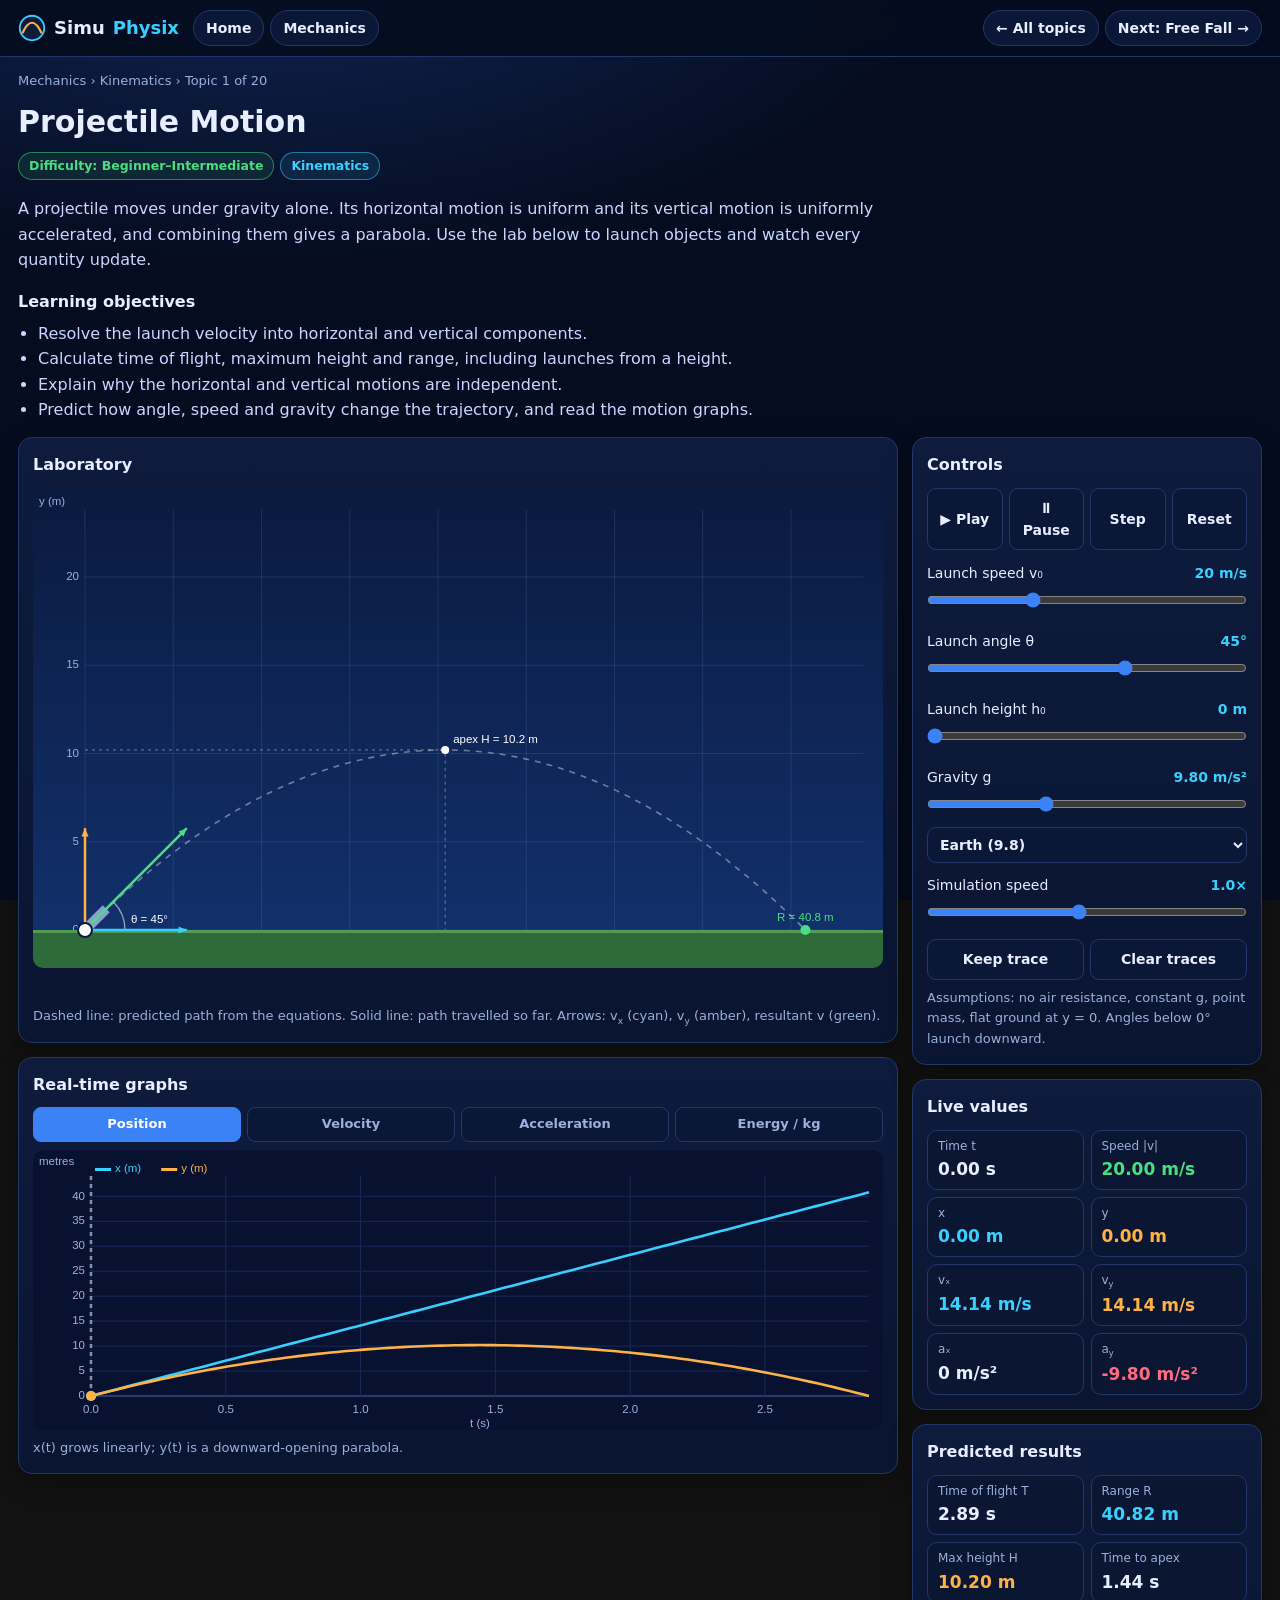
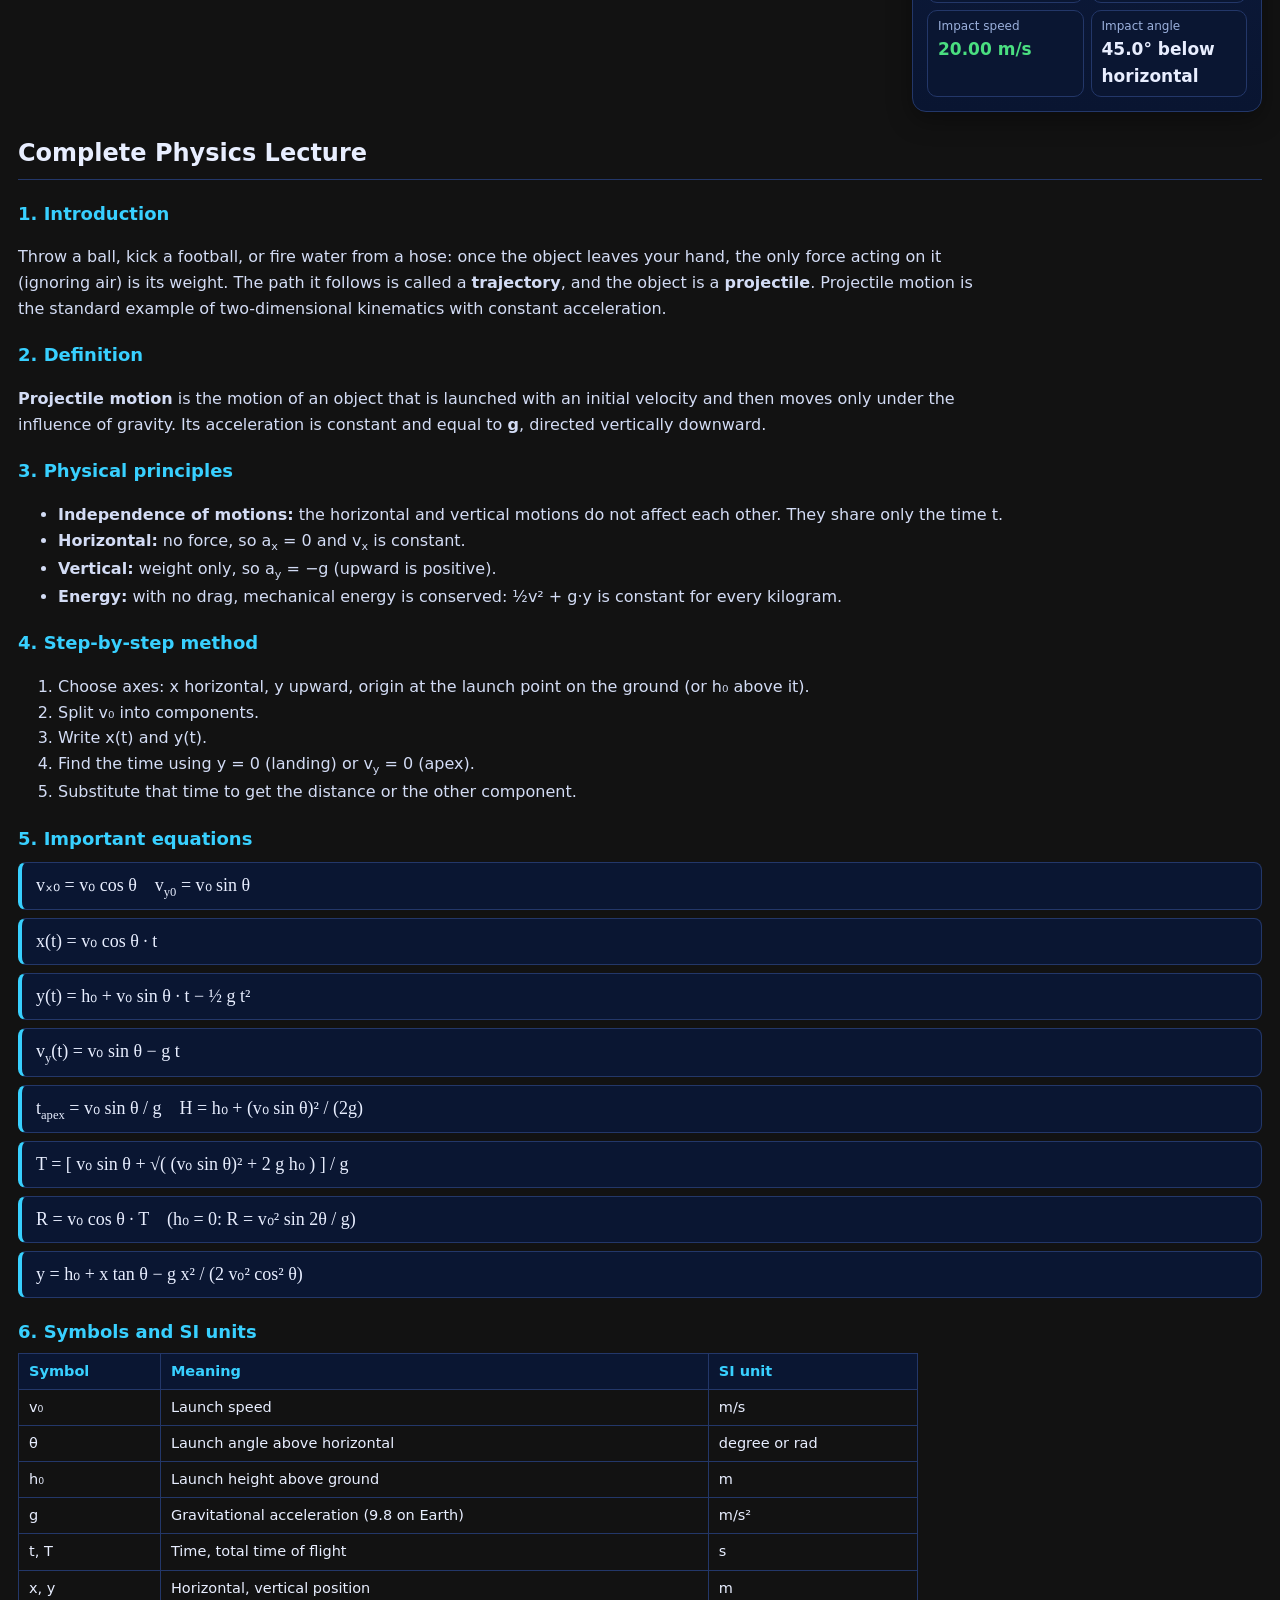
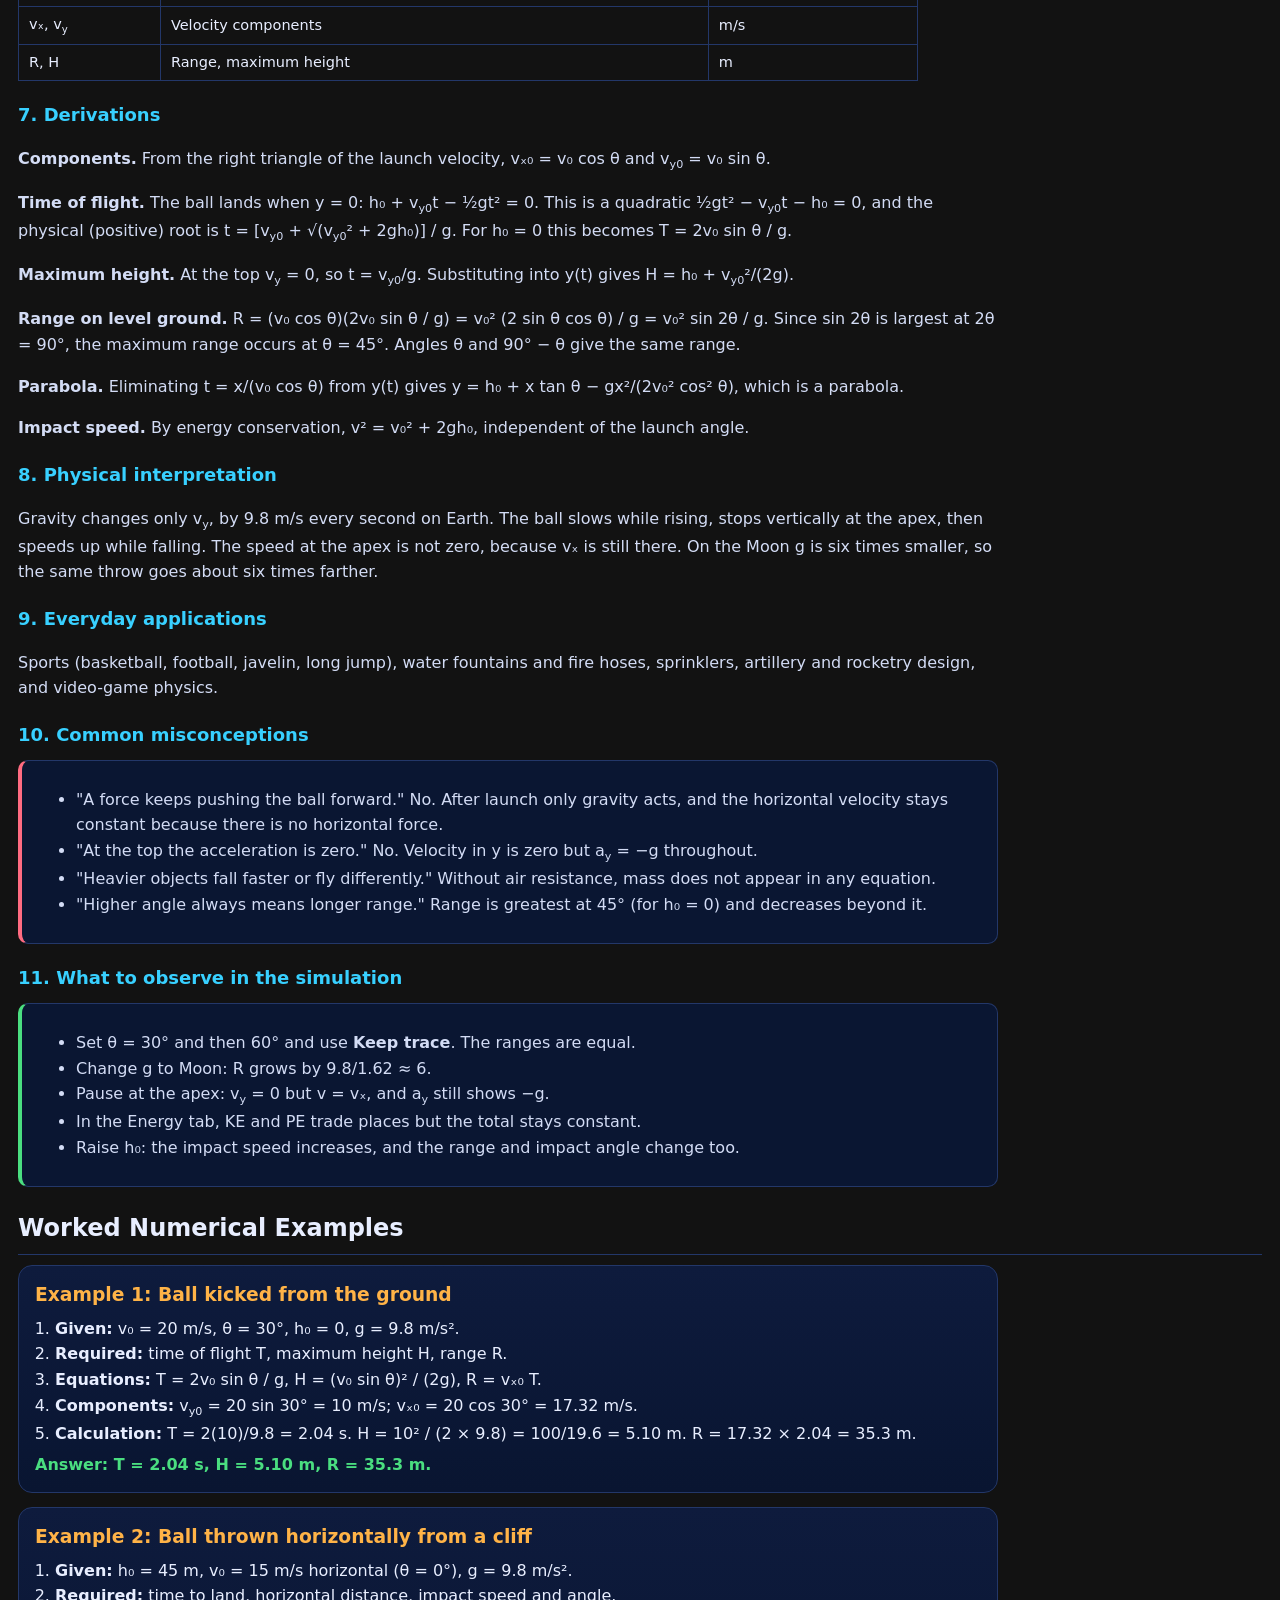
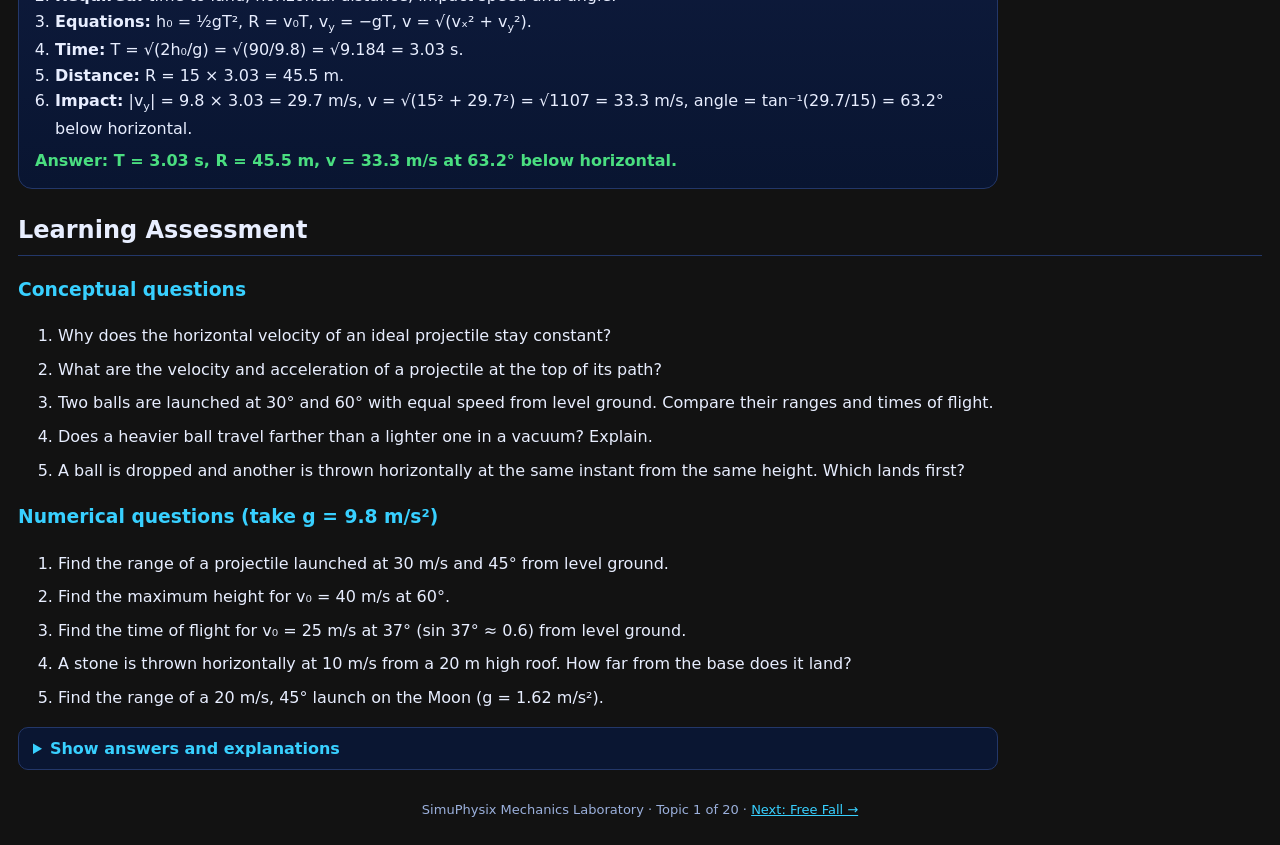
==== free-fall.html @ d805145a "Add files via upload" ====
<!DOCTYPE html>
<html lang="en">
<head>
<meta charset="UTF-8">
<meta name="viewport" content="width=device-width, initial-scale=1">
<title>Projectile Motion | SimuPhysix Mechanics Lab</title>
<style>
:root{--bg:#050c1f;--bg2:#091531;--card:#0e1b3d;--line:#233769;--ink:#e8eeff;--mute:#9bb0dc;--cy:#38d0ff;--am:#ffb347;--rd:#ff6b81;--gn:#4ade80;--ac:#3b82f6}
*{box-sizing:border-box}html{color-scheme:dark;scroll-behavior:smooth}
body{margin:0;background:radial-gradient(1200px 600px at 20% -10%,#12275a 0,var(--bg) 60%) fixed;color:var(--ink);font:16px/1.6 "Segoe UI",system-ui,Roboto,Arial,sans-serif;font-variant-numeric:tabular-nums}
a{color:var(--cy)}
.top{position:sticky;top:0;z-index:20;display:flex;flex-wrap:wrap;align-items:center;gap:8px 14px;padding:10px 18px;background:rgba(5,12,31,.93);backdrop-filter:blur(8px);border-bottom:1px solid var(--line)}
.logo{display:flex;align-items:center;gap:8px;font-weight:700;font-size:18px;color:var(--ink);text-decoration:none}.logo b{color:var(--cy)}.logo svg{width:28px;height:28px}
.top .l,.top .r{display:flex;gap:6px;flex-wrap:wrap}.top .r{margin-left:auto}
.pill{padding:6px 12px;border:1px solid var(--line);border-radius:999px;background:#0b1736;color:var(--ink);text-decoration:none;font-size:14px;font-weight:600}.pill:hover{border-color:var(--cy)}
.wrap{max-width:1280px;margin:auto;padding:14px 18px}
.hero h1{margin:6px 0 6px;font-size:30px}.crumb{color:var(--mute);font-size:13px}
.badge{display:inline-block;padding:3px 10px;border-radius:999px;font-size:12.5px;font-weight:700;margin-right:6px;border:1px solid}
.b1{color:var(--gn);border-color:rgba(74,222,128,.5);background:rgba(74,222,128,.1)}.b2{color:var(--cy);border-color:rgba(56,208,255,.5);background:rgba(56,208,255,.1)}
.hero p{max-width:900px;color:#c9d6ff}.obj{margin:6px 0 0;padding-left:20px;color:#c9d6ff}
.lab{display:grid;grid-template-columns:minmax(0,1fr) 350px;gap:14px;margin-top:14px}
.left,.right{display:flex;flex-direction:column;gap:14px;min-width:0}
@media(max-width:980px){.lab{grid-template-columns:1fr}.left,.right{display:contents}#cScene{order:1}#cCtl{order:2}#cLive{order:3}#cGraph{order:4}#cPred{order:5}}
.card{background:linear-gradient(180deg,var(--card),var(--bg2));border:1px solid var(--line);border-radius:14px;padding:14px;box-shadow:0 8px 24px rgba(0,0,0,.35)}
.card h2{margin:0 0 10px;font-size:16px}
canvas{display:block;width:100%;border-radius:10px;background:#081230}
.note{margin:8px 0 0;font-size:13px;color:var(--mute)}
.msg{min-height:22px;margin-top:8px;font-weight:700;color:var(--gn);font-size:14px}
.ctl{margin-bottom:11px}.ctl .row{display:flex;justify-content:space-between;font-size:14px;margin-bottom:3px}.ctl output{font-weight:700;color:var(--cy)}
input[type=range]{width:100%;accent-color:var(--ac);height:24px;margin:0}
select,.btn{font:inherit;font-size:14px;font-weight:600;padding:8px 8px;border-radius:9px;border:1px solid var(--line);background:#0b1736;color:var(--ink);cursor:pointer}
select{width:100%;margin-top:4px}
.btns{display:grid;grid-template-columns:repeat(4,1fr);gap:6px;margin:4px 0 12px}.btns.two{grid-template-columns:1fr 1fr;margin:8px 0 0}
.btn:hover{border-color:var(--cy)}.btn.on{background:var(--ac);border-color:var(--ac);color:#fff}
.btn:focus-visible,input:focus-visible,select:focus-visible,summary:focus-visible{outline:2px solid var(--cy);outline-offset:2px}
.tiles{display:grid;grid-template-columns:1fr 1fr;gap:7px}
.tile{background:#0a1632;border:1px solid var(--line);border-radius:10px;padding:6px 10px}.tile small{display:block;color:var(--mute);font-size:12px}.tile b{font-size:17px}
.c1{color:var(--cy)}.c2{color:var(--am)}.c3{color:var(--gn)}.c4{color:var(--rd)}
.tabs{display:flex;gap:6px;flex-wrap:wrap;margin-bottom:8px}
.tab{flex:1;font:inherit;font-size:13px;font-weight:600;padding:6px 4px;border-radius:8px;border:1px solid var(--line);background:#0b1736;color:var(--mute);cursor:pointer;min-width:70px}.tab.on{background:var(--ac);border-color:var(--ac);color:#fff}
section.sec{margin-top:22px}
section.sec>h2{font-size:24px;margin:0 0 10px;padding-bottom:6px;border-bottom:1px solid var(--line)}
.lec h3{margin:20px 0 6px;font-size:18px;color:var(--cy)}.lec p,.lec li{color:#d3dcf5;max-width:980px}
.eq{background:#0a1632;border:1px solid var(--line);border-left:4px solid var(--cy);border-radius:8px;padding:8px 14px;margin:8px 0;font-family:"Cambria Math","Times New Roman",serif;font-size:18px;overflow-x:auto;white-space:nowrap}
.tw{overflow-x:auto}table.sym{border-collapse:collapse;width:100%;max-width:900px;font-size:14.5px}table.sym th,table.sym td{border:1px solid var(--line);padding:6px 10px;text-align:left}table.sym th{background:#0a1632;color:var(--cy)}
.box{background:#0a1632;border:1px solid var(--line);border-radius:10px;padding:10px 14px;margin:10px 0;max-width:980px}.box.warn{border-left:4px solid var(--rd)}.box.ok{border-left:4px solid var(--gn)}
.ex{background:linear-gradient(180deg,var(--card),var(--bg2));border:1px solid var(--line);border-radius:14px;padding:14px 16px;margin-bottom:14px;max-width:980px}
.ex h3{margin:0 0 6px;color:var(--am)}.ex ol{margin:6px 0;padding-left:20px}.ans{color:var(--gn);font-weight:700}
.qs{max-width:980px}.qs li{margin-bottom:8px}
details{background:#0a1632;border:1px solid var(--line);border-radius:10px;padding:8px 14px;margin-top:12px;max-width:980px}summary{cursor:pointer;font-weight:700;color:var(--cy)}
footer{margin:30px 0 10px;text-align:center;color:var(--mute);font-size:13px}
sub,sup{font-size:.7em}
</style>
</head>
<body>
<nav class="top">
  <a class="logo" href="index.html"><svg viewBox="0 0 32 32" aria-hidden="true"><circle cx="16" cy="16" r="14" fill="#0e1b3d" stroke="#38d0ff" stroke-width="2"/><path d="M5 22 Q16 -2 27 22" fill="none" stroke="#ffb347" stroke-width="2.4"/></svg>Simu<b>Physix</b></a>
  <div class="l"><a class="pill" href="index.html">Home</a><a class="pill" href="mechanics.html">Mechanics</a></div>
  <div class="r"><a class="pill" href="mechanics.html">← All topics</a><a class="pill" href="free-fall.html">Next: Free Fall →</a></div>
</nav>

<div class="wrap">
<header class="hero">
  <div class="crumb">Mechanics › Kinematics › Topic 1 of 20</div>
  <h1>Projectile Motion</h1>
  <span class="badge b1">Difficulty: Beginner–Intermediate</span><span class="badge b2">Kinematics</span>
  <p>A projectile moves under gravity alone. Its horizontal motion is uniform and its vertical motion is uniformly accelerated, and combining them gives a parabola. Use the lab below to launch objects and watch every quantity update.</p>
  <b>Learning objectives</b>
  <ul class="obj">
    <li>Resolve the launch velocity into horizontal and vertical components.</li>
    <li>Calculate time of flight, maximum height and range, including launches from a height.</li>
    <li>Explain why the horizontal and vertical motions are independent.</li>
    <li>Predict how angle, speed and gravity change the trajectory, and read the motion graphs.</li>
  </ul>
</header>

<div class="lab">
  <div class="left">
    <section class="card" id="cScene"><h2>Laboratory</h2>
      <canvas id="scene" aria-label="Projectile trajectory with velocity vectors"></canvas>
      <div class="msg" id="msg"></div>
      <p class="note">Dashed line: predicted path from the equations. Solid line: path travelled so far. Arrows: v<sub>x</sub> (cyan), v<sub>y</sub> (amber), resultant v (green).</p></section>
    <section class="card" id="cGraph"><h2>Real-time graphs</h2>
      <div class="tabs" id="gtabs"><button class="tab on" data-g="pos">Position</button><button class="tab" data-g="vel">Velocity</button><button class="tab" data-g="acc">Acceleration</button><button class="tab" data-g="en">Energy / kg</button></div>
      <canvas id="graph" aria-label="Motion graph"></canvas>
      <p class="note" id="gnote"></p></section>
  </div>
  <div class="right">
    <section class="card" id="cCtl"><h2>Controls</h2>
      <div class="btns"><button class="btn" id="play">▶ Play</button><button class="btn" id="pause">⏸ Pause</button><button class="btn" id="step">Step</button><button class="btn" id="reset">Reset</button></div>
      <div class="ctl"><div class="row"><label for="v">Launch speed v₀</label><output id="vO"></output></div><input id="v" type="range" min="1" max="60" step="0.5" value="20"></div>
      <div class="ctl"><div class="row"><label for="a">Launch angle θ</label><output id="aO"></output></div><input id="a" type="range" min="-30" max="90" step="1" value="45"></div>
      <div class="ctl"><div class="row"><label for="h">Launch height h₀</label><output id="hO"></output></div><input id="h" type="range" min="0" max="100" step="0.5" value="0"></div>
      <div class="ctl"><div class="row"><label for="g">Gravity g</label><output id="gO"></output></div><input id="g" type="range" min="1" max="25" step="0.01" value="9.8">
        <select id="pl" aria-label="Planet"><option value="9.8">Earth (9.8)</option><option value="1.62">Moon (1.62)</option><option value="3.71">Mars (3.71)</option><option value="8.87">Venus (8.87)</option><option value="24.79">Jupiter (24.79)</option><option value="c">Custom</option></select></div>
      <div class="ctl" style="margin-bottom:0"><div class="row"><label for="sp">Simulation speed</label><output id="spO"></output></div><input id="sp" type="range" min="0.1" max="2" step="0.1" value="1"></div>
      <div class="btns two"><button class="btn" id="keep">Keep trace</button><button class="btn" id="clear">Clear traces</button></div>
      <p class="note">Assumptions: no air resistance, constant g, point mass, flat ground at y = 0. Angles below 0° launch downward.</p></section>
    <section class="card" id="cLive"><h2>Live values</h2>
      <div class="tiles">
        <div class="tile"><small>Time t</small><b id="rT"></b></div><div class="tile"><small>Speed |v|</small><b class="c3" id="rV"></b></div>
        <div class="tile"><small>x</small><b class="c1" id="rX"></b></div><div class="tile"><small>y</small><b class="c2" id="rY"></b></div>
        <div class="tile"><small>vₓ</small><b class="c1" id="rVX"></b></div><div class="tile"><small>v<sub>y</sub></small><b class="c2" id="rVY"></b></div>
        <div class="tile"><small>aₓ</small><b id="rAX"></b></div><div class="tile"><small>a<sub>y</sub></small><b class="c4" id="rAY"></b></div>
      </div></section>
    <section class="card" id="cPred"><h2>Predicted results</h2>
      <div class="tiles">
        <div class="tile"><small>Time of flight T</small><b id="pT"></b></div><div class="tile"><small>Range R</small><b class="c1" id="pR"></b></div>
        <div class="tile"><small>Max height H</small><b class="c2" id="pH"></b></div><div class="tile"><small>Time to apex</small><b id="pA"></b></div>
        <div class="tile"><small>Impact speed</small><b class="c3" id="pV"></b></div><div class="tile"><small>Impact angle</small><b id="pG"></b></div>
      </div></section>
  </div>
</div>

<section class="sec lec"><h2>Complete Physics Lecture</h2>
<h3>1. Introduction</h3>
<p>Throw a ball, kick a football, or fire water from a hose: once the object leaves your hand, the only force acting on it (ignoring air) is its weight. The path it follows is called a <b>trajectory</b>, and the object is a <b>projectile</b>. Projectile motion is the standard example of two-dimensional kinematics with constant acceleration.</p>
<h3>2. Definition</h3>
<p><b>Projectile motion</b> is the motion of an object that is launched with an initial velocity and then moves only under the influence of gravity. Its acceleration is constant and equal to <b>g</b>, directed vertically downward.</p>
<h3>3. Physical principles</h3>
<ul>
<li><b>Independence of motions:</b> the horizontal and vertical motions do not affect each other. They share only the time t.</li>
<li><b>Horizontal:</b> no force, so a<sub>x</sub> = 0 and v<sub>x</sub> is constant.</li>
<li><b>Vertical:</b> weight only, so a<sub>y</sub> = −g (upward is positive).</li>
<li><b>Energy:</b> with no drag, mechanical energy is conserved: ½v² + g·y is constant for every kilogram.</li>
</ul>
<h3>4. Step-by-step method</h3>
<ol><li>Choose axes: x horizontal, y upward, origin at the launch point on the ground (or h₀ above it).</li><li>Split v₀ into components.</li><li>Write x(t) and y(t).</li><li>Find the time using y = 0 (landing) or v<sub>y</sub> = 0 (apex).</li><li>Substitute that time to get the distance or the other component.</li></ol>
<h3>5. Important equations</h3>
<div class="eq">vₓ₀ = v₀ cos θ  &nbsp;&nbsp; v<sub>y0</sub> = v₀ sin θ</div>
<div class="eq">x(t) = v₀ cos θ · t</div>
<div class="eq">y(t) = h₀ + v₀ sin θ · t − ½ g t²</div>
<div class="eq">v<sub>y</sub>(t) = v₀ sin θ − g t</div>
<div class="eq">t<sub>apex</sub> = v₀ sin θ / g &nbsp;&nbsp; H = h₀ + (v₀ sin θ)² / (2g)</div>
<div class="eq">T = [ v₀ sin θ + √( (v₀ sin θ)² + 2 g h₀ ) ] / g</div>
<div class="eq">R = v₀ cos θ · T &nbsp;&nbsp; (h₀ = 0:  R = v₀² sin 2θ / g)</div>
<div class="eq">y = h₀ + x tan θ − g x² / (2 v₀² cos² θ)</div>
<h3>6. Symbols and SI units</h3>
<div class="tw"><table class="sym"><tr><th>Symbol</th><th>Meaning</th><th>SI unit</th></tr>
<tr><td>v₀</td><td>Launch speed</td><td>m/s</td></tr><tr><td>θ</td><td>Launch angle above horizontal</td><td>degree or rad</td></tr>
<tr><td>h₀</td><td>Launch height above ground</td><td>m</td></tr><tr><td>g</td><td>Gravitational acceleration (9.8 on Earth)</td><td>m/s²</td></tr>
<tr><td>t, T</td><td>Time, total time of flight</td><td>s</td></tr><tr><td>x, y</td><td>Horizontal, vertical position</td><td>m</td></tr>
<tr><td>vₓ, v<sub>y</sub></td><td>Velocity components</td><td>m/s</td></tr><tr><td>R, H</td><td>Range, maximum height</td><td>m</td></tr></table></div>
<h3>7. Derivations</h3>
<p><b>Components.</b> From the right triangle of the launch velocity, vₓ₀ = v₀ cos θ and v<sub>y0</sub> = v₀ sin θ.</p>
<p><b>Time of flight.</b> The ball lands when y = 0: h₀ + v<sub>y0</sub>t − ½gt² = 0. This is a quadratic ½gt² − v<sub>y0</sub>t − h₀ = 0, and the physical (positive) root is t = [v<sub>y0</sub> + √(v<sub>y0</sub>² + 2gh₀)] / g. For h₀ = 0 this becomes T = 2v₀ sin θ / g.</p>
<p><b>Maximum height.</b> At the top v<sub>y</sub> = 0, so t = v<sub>y0</sub>/g. Substituting into y(t) gives H = h₀ + v<sub>y0</sub>²/(2g).</p>
<p><b>Range on level ground.</b> R = (v₀ cos θ)(2v₀ sin θ / g) = v₀² (2 sin θ cos θ) / g = v₀² sin 2θ / g. Since sin 2θ is largest at 2θ = 90°, the maximum range occurs at θ = 45°. Angles θ and 90° − θ give the same range.</p>
<p><b>Parabola.</b> Eliminating t = x/(v₀ cos θ) from y(t) gives y = h₀ + x tan θ − gx²/(2v₀² cos² θ), which is a parabola.</p>
<p><b>Impact speed.</b> By energy conservation, v² = v₀² + 2gh₀, independent of the launch angle.</p>
<h3>8. Physical interpretation</h3>
<p>Gravity changes only v<sub>y</sub>, by 9.8 m/s every second on Earth. The ball slows while rising, stops vertically at the apex, then speeds up while falling. The speed at the apex is not zero, because vₓ is still there. On the Moon g is six times smaller, so the same throw goes about six times farther.</p>
<h3>9. Everyday applications</h3>
<p>Sports (basketball, football, javelin, long jump), water fountains and fire hoses, sprinklers, artillery and rocketry design, and video-game physics.</p>
<h3>10. Common misconceptions</h3>
<div class="box warn"><ul>
<li>"A force keeps pushing the ball forward." No. After launch only gravity acts, and the horizontal velocity stays constant because there is no horizontal force.</li>
<li>"At the top the acceleration is zero." No. Velocity in y is zero but a<sub>y</sub> = −g throughout.</li>
<li>"Heavier objects fall faster or fly differently." Without air resistance, mass does not appear in any equation.</li>
<li>"Higher angle always means longer range." Range is greatest at 45° (for h₀ = 0) and decreases beyond it.</li></ul></div>
<h3>11. What to observe in the simulation</h3>
<div class="box ok"><ul>
<li>Set θ = 30° and then 60° and use <b>Keep trace</b>. The ranges are equal.</li>
<li>Change g to Moon: R grows by 9.8/1.62 ≈ 6.</li>
<li>Pause at the apex: v<sub>y</sub> = 0 but v = vₓ, and a<sub>y</sub> still shows −g.</li>
<li>In the Energy tab, KE and PE trade places but the total stays constant.</li>
<li>Raise h₀: the impact speed increases, and the range and impact angle change too.</li></ul></div>
</section>

<section class="sec"><h2>Worked Numerical Examples</h2>
<div class="ex"><h3>Example 1: Ball kicked from the ground</h3>
<ol><li><b>Given:</b> v₀ = 20 m/s, θ = 30°, h₀ = 0, g = 9.8 m/s².</li>
<li><b>Required:</b> time of flight T, maximum height H, range R.</li>
<li><b>Equations:</b> T = 2v₀ sin θ / g, H = (v₀ sin θ)² / (2g), R = vₓ₀ T.</li>
<li><b>Components:</b> v<sub>y0</sub> = 20 sin 30° = 10 m/s; vₓ₀ = 20 cos 30° = 17.32 m/s.</li>
<li><b>Calculation:</b> T = 2(10)/9.8 = 2.04 s. H = 10² / (2 × 9.8) = 100/19.6 = 5.10 m. R = 17.32 × 2.04 = 35.3 m.</li></ol>
<div class="ans">Answer: T = 2.04 s, H = 5.10 m, R = 35.3 m.</div></div>
<div class="ex"><h3>Example 2: Ball thrown horizontally from a cliff</h3>
<ol><li><b>Given:</b> h₀ = 45 m, v₀ = 15 m/s horizontal (θ = 0°), g = 9.8 m/s².</li>
<li><b>Required:</b> time to land, horizontal distance, impact speed and angle.</li>
<li><b>Equations:</b> h₀ = ½gT², R = v₀T, v<sub>y</sub> = −gT, v = √(vₓ² + v<sub>y</sub>²).</li>
<li><b>Time:</b> T = √(2h₀/g) = √(90/9.8) = √9.184 = 3.03 s.</li>
<li><b>Distance:</b> R = 15 × 3.03 = 45.5 m.</li>
<li><b>Impact:</b> |v<sub>y</sub>| = 9.8 × 3.03 = 29.7 m/s, v = √(15² + 29.7²) = √1107 = 33.3 m/s, angle = tan⁻¹(29.7/15) = 63.2° below horizontal.</li></ol>
<div class="ans">Answer: T = 3.03 s, R = 45.5 m, v = 33.3 m/s at 63.2° below horizontal.</div></div>
</section>

<section class="sec"><h2>Learning Assessment</h2>
<h3 style="color:var(--cy)">Conceptual questions</h3>
<ol class="qs"><li>Why does the horizontal velocity of an ideal projectile stay constant?</li>
<li>What are the velocity and acceleration of a projectile at the top of its path?</li>
<li>Two balls are launched at 30° and 60° with equal speed from level ground. Compare their ranges and times of flight.</li>
<li>Does a heavier ball travel farther than a lighter one in a vacuum? Explain.</li>
<li>A ball is dropped and another is thrown horizontally at the same instant from the same height. Which lands first?</li></ol>
<h3 style="color:var(--cy)">Numerical questions (take g = 9.8 m/s²)</h3>
<ol class="qs"><li>Find the range of a projectile launched at 30 m/s and 45° from level ground.</li>
<li>Find the maximum height for v₀ = 40 m/s at 60°.</li>
<li>Find the time of flight for v₀ = 25 m/s at 37° (sin 37° ≈ 0.6) from level ground.</li>
<li>A stone is thrown horizontally at 10 m/s from a 20 m high roof. How far from the base does it land?</li>
<li>Find the range of a 20 m/s, 45° launch on the Moon (g = 1.62 m/s²).</li></ol>
<details><summary>Show answers and explanations</summary>
<p><b>Conceptual</b></p><ol>
<li>No horizontal force acts (air resistance ignored), so a<sub>x</sub> = 0 and v<sub>x</sub> does not change.</li>
<li>Velocity is purely horizontal (v = vₓ, with v<sub>y</sub> = 0). Acceleration is still g = 9.8 m/s² downward.</li>
<li>Ranges are equal because sin 60° = sin 120°, i.e. the angles are complementary. The 60° ball stays up longer (T ∝ sin θ), so it has the longer time of flight and reaches a greater height.</li>
<li>No. Mass cancels out of every projectile equation, so the paths are identical without air resistance.</li>
<li>They land at the same time. Both have v<sub>y0</sub> = 0 and the same vertical motion; the horizontal velocity does not affect it.</li></ol>
<p><b>Numerical</b></p><ol>
<li>R = v₀² sin 2θ / g = 900 × 1 / 9.8 = <b>91.8 m</b>.</li>
<li>v<sub>y0</sub> = 40 sin 60° = 34.64 m/s; H = 34.64² / 19.6 = 1200 / 19.6 = <b>61.2 m</b>.</li>
<li>v<sub>y0</sub> = 25 × 0.6 = 15 m/s; T = 2(15)/9.8 = <b>3.06 s</b>.</li>
<li>t = √(2 × 20 / 9.8) = 2.02 s; x = 10 × 2.02 = <b>20.2 m</b>.</li>
<li>R = 400 × 1 / 1.62 = <b>247 m</b> (about 6 times the 40.8 m on Earth).</li></ol></details>
</section>
<footer>SimuPhysix Mechanics Laboratory · Topic 1 of 20 · <a href="free-fall.html">Next: Free Fall →</a></footer>
</div>

<script>
(()=>{
const $=id=>document.getElementById(id),TAU=Math.PI*2,clamp=(v,a,b)=>Math.max(a,Math.min(b,v));
const f=(x,d=2)=>{const s=x.toFixed(d);return /^-0(\.0+)?$/.test(s)?s.slice(1):s};
const CY='#38d0ff',AM='#ffb347',RD='#ff6b81',GN='#4ade80',MU='#9bb0dc';
const DEF={v:20,a:45,h:0,g:9.8},st={...DEF};
let t=0,playing=false,sp=1,ghosts=[],gtab='pos';
const sc=$('scene'),gs=sc.getContext('2d'),gc=$('graph'),gg=gc.getContext('2d'),D={s:{w:600,h:380},g:{w:600,h:240}};
function fit(){[[sc,'s',w=>clamp(w*.6,300,480)],[gc,'g',w=>clamp(w*.4,210,280)]].forEach(([c,k,fh])=>{const w=c.clientWidth,h=Math.round(fh(w)),d=devicePixelRatio||1;c.style.height=h+'px';c.width=Math.round(w*d);c.height=Math.round(h*d);c.getContext('2d').setTransform(d,0,0,d,0,0);D[k]={w,h};});}
function P(p=st){const th=p.a*Math.PI/180,vx=p.v*Math.cos(th),vy=p.v*Math.sin(th),disc=vy*vy+2*p.g*p.h,T=Math.max(0,(vy+Math.sqrt(disc))/p.g),ta=vy>0?vy/p.g:0;
  return{g:p.g,h:p.h,vx,vy,disc,T,R:vx*T,ta,xa:vx*ta,H:p.h+(vy>0?vy*vy/(2*p.g):0),vimp:Math.sqrt(disc+vx*vx),ang:Math.atan2(Math.sqrt(disc),vx)*180/Math.PI};}
const at=(p,tt)=>({x:p.vx*tt,y:Math.max(0,p.h+p.vy*tt-.5*p.g*tt*tt),vy:p.vy-p.g*tt});
function nice(r){const raw=r/6,m=10**Math.floor(Math.log10(raw)),n=raw/m;return(n<1.5?1:n<3.5?2:n<7.5?5:10)*m;}
function view(p){const w=D.s.w,h=D.s.h,ML=52,MR=20,MT=22,MB=38,xm=Math.max(p.R,p.xa,8)*1.08,ym=Math.max(p.H,p.h,3)*1.2,s=Math.min((w-ML-MR)/xm,(h-MT-MB)/ym);return{w,h,ML,MB,MT,MR,s,X:x=>ML+x*s,Y:y=>h-MB-y*s};}
function arrow(g,x,y,dx,dy,col){const l=Math.hypot(dx,dy);if(l<4)return;g.strokeStyle=col;g.fillStyle=col;g.lineWidth=2.5;g.beginPath();g.moveTo(x,y);g.lineTo(x+dx,y+dy);g.stroke();const a=Math.atan2(dy,dx),X=x+dx,Y=y+dy;g.beginPath();g.moveTo(X,Y);g.lineTo(X-9*Math.cos(a-.4),Y-9*Math.sin(a-.4));g.lineTo(X-9*Math.cos(a+.4),Y-9*Math.sin(a+.4));g.fill();}
function path(g,p,vw,t1){g.beginPath();const n=100;for(let i=0;i<=n;i++){const q=at(p,t1*i/n);i?g.lineTo(vw.X(q.x),vw.Y(q.y)):g.moveTo(vw.X(q.x),vw.Y(q.y));}g.stroke();}
function drawScene(){
  const p=P(),vw=view(p),g=gs,{w,h,ML,MB,MT,MR,s,X,Y}=vw;g.clearRect(0,0,w,h);
  const gr=g.createLinearGradient(0,0,0,h-MB);gr.addColorStop(0,'#0a1a3f');gr.addColorStop(1,'#12306b');g.fillStyle=gr;g.fillRect(0,0,w,h);
  g.font='11.5px Segoe UI,Arial';g.lineWidth=1;g.textBaseline='middle';
  const sx=nice((w-ML-MR)/s),sy=nice((h-MT-MB)/s);
  g.textAlign='center';for(let x=0;X(x)<w-MR+1;x+=sx){g.strokeStyle='rgba(120,150,210,.18)';g.beginPath();g.moveTo(X(x),MT);g.lineTo(X(x),h-MB);g.stroke();g.fillStyle=MU;g.fillText(f(x,x<10&&sx<1?1:0),X(x),h-MB+22);}
  g.textAlign='right';for(let y=0;Y(y)>MT-1;y+=sy){g.strokeStyle='rgba(120,150,210,.18)';g.beginPath();g.moveTo(ML,Y(y));g.lineTo(w-MR,Y(y));g.stroke();g.fillStyle=MU;g.fillText(f(y,y<10&&sy<1?1:0),ML-6,Y(y));}
  g.fillStyle=MU;g.textAlign='right';g.fillText('x (m)',w-MR,h-8);g.textAlign='left';g.fillText('y (m)',6,MT-8);
  g.fillStyle='#2f6a3a';g.fillRect(0,h-MB,w,MB);g.fillStyle='#4f9a55';g.fillRect(0,h-MB,w,3);
  if(p.h>0){g.fillStyle='#6b7a99';g.fillRect(X(0)-16,Y(p.h),16,p.h*s);}
  ghosts.forEach((q,i)=>{g.strokeStyle='rgba(200,215,255,'+(.25+i*.1)+')';g.lineWidth=1.8;path(g,q,vw,q.T);});
  if(p.T>0){g.setLineDash([6,6]);g.strokeStyle='rgba(255,255,255,.4)';g.lineWidth=1.6;path(g,p,vw,p.T);g.setLineDash([]);
    g.strokeStyle=AM;g.lineWidth=3;path(g,p,vw,t);
    if(p.vy>0){g.setLineDash([3,4]);g.strokeStyle='rgba(255,255,255,.4)';g.lineWidth=1;g.beginPath();g.moveTo(ML,Y(p.H));g.lineTo(X(p.xa),Y(p.H));g.lineTo(X(p.xa),h-MB);g.stroke();g.setLineDash([]);
      g.fillStyle='#fff';g.beginPath();g.arc(X(p.xa),Y(p.H),4,0,TAU);g.fill();g.textAlign='left';g.fillText('apex H = '+f(p.H,1)+' m',X(p.xa)+8,Y(p.H)-10);}
    g.fillStyle=GN;g.beginPath();g.arc(X(p.R),Y(0),5,0,TAU);g.fill();g.textAlign='center';g.fillText('R = '+f(p.R,1)+' m',clamp(X(p.R),ML+40,w-MR-40),Y(0)-12);}
  const th=-st.a*Math.PI/180;g.save();g.translate(X(0),Y(p.h));g.rotate(th);g.fillStyle='#8aa0cf';g.fillRect(0,-5,30,10);g.restore();
  g.strokeStyle='rgba(255,255,255,.55)';g.lineWidth=1.3;g.beginPath();g.arc(X(0),Y(p.h),40,0,th,th<0);g.stroke();g.fillStyle='#fff';g.textAlign='left';g.fillText('θ = '+st.a+'°',X(0)+46,Y(p.h)-(st.a>8?10:-2));
  const q=at(p,t),bx=X(q.x),by=Y(q.y),vmax=Math.max(p.vimp,st.v,1),k=.3*Math.min(w,h)/vmax;
  if(p.T>0&&t<p.T-1e-9||t===0){arrow(g,bx,by,p.vx*k,0,CY);arrow(g,bx,by,0,-q.vy*k,AM);arrow(g,bx,by,p.vx*k,-q.vy*k,GN);}
  g.fillStyle='#fff';g.strokeStyle='#0a1a3f';g.lineWidth=2;g.beginPath();g.arc(bx,by,7,0,TAU);g.fill();g.stroke();
}
function plot(g,W,H,series,tmax,ylab){
  g.clearRect(0,0,W,H);const L=58,R=14,T=26,B=34,pw=W-L-R,ph=H-T-B;
  if(tmax<=0){g.fillStyle=MU;g.font='14px Segoe UI,Arial';g.textAlign='center';g.fillText('No flight: change the inputs.',W/2,H/2);return;}
  let lo=0,hi=0;series.forEach(s=>{for(let i=0;i<=80;i++){const v=s.fn(tmax*i/80);lo=Math.min(lo,v);hi=Math.max(hi,v);}});
  if(hi-lo<1e-9)hi=lo+1;const pad=(hi-lo)*.08;hi+=pad;if(lo<0)lo-=pad;
  const X=tt=>L+pw*tt/tmax,Y=v=>T+ph*(1-(v-lo)/(hi-lo));
  g.font='11.5px Segoe UI,Arial';g.lineWidth=1;g.textBaseline='middle';
  const sy=nice(hi-lo),sx=nice(tmax);
  g.textAlign='right';for(let v=Math.ceil(lo/sy)*sy;v<=hi;v+=sy){g.strokeStyle=Math.abs(v)<1e-9?'#4a62a8':'#182a58';g.beginPath();g.moveTo(L,Y(v));g.lineTo(L+pw,Y(v));g.stroke();g.fillStyle=MU;g.fillText(f(v,Math.abs(v)<10&&sy<1?1:0),L-6,Y(v));}
  g.textAlign='center';for(let x=0;x<=tmax+1e-9;x+=sx){g.strokeStyle='#182a58';g.beginPath();g.moveTo(X(x),T);g.lineTo(X(x),T+ph);g.stroke();g.fillStyle=MU;g.fillText(f(x,sx<1?1:0),X(x),H-20);}
  g.fillStyle=MU;g.fillText('t (s)',L+pw/2,H-6);g.textAlign='left';g.fillText(ylab,6,12);
  series.forEach(s=>{g.strokeStyle=s.c;g.lineWidth=2.6;g.setLineDash(s.d||[]);g.beginPath();for(let i=0;i<=120;i++){const tt=tmax*i/120,x=X(tt),y=Y(s.fn(tt));i?g.lineTo(x,y):g.moveTo(x,y);}g.stroke();g.setLineDash([]);});
  const cx=X(clamp(t,0,tmax));g.strokeStyle='rgba(255,255,255,.5)';g.setLineDash([4,4]);g.beginPath();g.moveTo(cx,T);g.lineTo(cx,T+ph);g.stroke();g.setLineDash([]);
  series.forEach(s=>{g.fillStyle=s.c;g.beginPath();g.arc(cx,Y(s.fn(clamp(t,0,tmax))),5,0,TAU);g.fill();});
  let lx=L+4;g.textAlign='left';series.forEach(s=>{g.fillStyle=s.c;g.fillRect(lx,18,16,3);g.fillText(s.n,lx+20,19);lx+=g.measureText(s.n).width+40;});
}
const GN_NOTE={pos:'x(t) grows linearly; y(t) is a downward-opening parabola.',vel:'vₓ is constant; v<sub>y</sub> falls linearly with slope −g; speed is lowest at the apex.',acc:'aₓ = 0 and a<sub>y</sub> = −g at all times, including the apex.',en:'Per unit mass: KE = ½v², PE = g·y. Their sum stays constant (no drag).'};
function drawGraph(){
  const p=P(),T=p.T,sr=[];
  if(gtab==='pos')sr.push({fn:tt=>p.vx*tt,c:CY,n:'x (m)'},{fn:tt=>at(p,tt).y,c:AM,n:'y (m)'});
  if(gtab==='vel')sr.push({fn:()=>p.vx,c:CY,n:'vₓ'},{fn:tt=>p.vy-p.g*tt,c:AM,n:'v_y'},{fn:tt=>Math.hypot(p.vx,p.vy-p.g*tt),c:GN,n:'|v|',d:[6,4]});
  if(gtab==='acc')sr.push({fn:()=>0,c:CY,n:'aₓ'},{fn:()=>-p.g,c:RD,n:'a_y'});
  if(gtab==='en')sr.push({fn:tt=>.5*(p.vx**2+(p.vy-p.g*tt)**2),c:AM,n:'KE/m'},{fn:tt=>p.g*at(p,tt).y,c:CY,n:'PE/m'},{fn:()=>.5*(p.vx**2+p.vy**2)+p.g*p.h,c:GN,n:'Total',d:[6,4]});
  plot(gg,D.g.w,D.g.h,sr,T,{pos:'metres',vel:'m/s',acc:'m/s²',en:'J/kg'}[gtab]);$('gnote').innerHTML=GN_NOTE[gtab];
}
function read(){
  const p=P(),q=at(p,t),onG=q.y<=1e-9&&t>0;
  $('rT').textContent=f(t)+' s';$('rX').textContent=f(q.x)+' m';$('rY').textContent=f(q.y)+' m';$('rVX').textContent=f(p.vx)+' m/s';
  const vy=onG?-Math.sqrt(p.disc):q.vy;$('rVY').textContent=f(vy)+' m/s';$('rV').textContent=f(Math.hypot(p.vx,vy))+' m/s';$('rAX').textContent='0 m/s²';$('rAY').textContent=f(-p.g)+' m/s²';
  $('pT').textContent=f(p.T)+' s';$('pR').textContent=f(p.R)+' m';$('pH').textContent=f(p.H)+' m';$('pA').textContent=p.vy>0?f(p.ta)+' s':'—';$('pV').textContent=f(p.vimp)+' m/s';$('pG').textContent=p.T>0?f(p.ang,1)+'° below horizontal':'—';
  $('msg').textContent=p.T<=0?'No flight: launch from height > 0 or at an upward angle.':t>=p.T&&t>0?'Landed after '+f(p.T)+' s, range '+f(p.R)+' m, impact speed '+f(p.vimp)+' m/s.':'';
}
function outs(){$('vO').textContent=st.v+' m/s';$('aO').textContent=st.a+'°';$('hO').textContent=st.h+' m';$('gO').textContent=f(st.g)+' m/s²';$('spO').textContent=sp.toFixed(1)+'×';}
['v','a','h','g'].forEach(k=>$(k).addEventListener('input',()=>{st[k]=+$(k).value;if(k==='g'){const o=[...$('pl').options].find(x=>x.value!=='c'&&Math.abs(+x.value-st.g)<.005);$('pl').value=o?o.value:'c';}t=0;playing=false;sync();outs();}));
$('pl').onchange=e=>{if(e.target.value==='c')return;st.g=+e.target.value;$('g').value=st.g;t=0;playing=false;sync();outs();};
$('sp').oninput=e=>{sp=+e.target.value;outs();};
function sync(){$('play').classList.toggle('on',playing);$('pause').classList.toggle('on',!playing&&t>0);}
$('play').onclick=()=>{const p=P();if(t>=p.T)t=0;playing=p.T>0;sync();};
$('pause').onclick=()=>{playing=false;sync();};
$('step').onclick=()=>{playing=false;const p=P();t=Math.min(p.T,t+.1);sync();};
$('reset').onclick=()=>{Object.assign(st,DEF);['v','a','h','g'].forEach(k=>$(k).value=st[k]);$('pl').value='9.8';sp=1;$('sp').value=1;t=0;playing=false;ghosts=[];sync();outs();};
$('keep').onclick=()=>{const p=P();if(p.T>0){ghosts.push(p);if(ghosts.length>3)ghosts.shift();}};
$('clear').onclick=()=>{ghosts=[];};
document.querySelectorAll('#gtabs .tab').forEach(b=>b.onclick=()=>{gtab=b.dataset.g;document.querySelectorAll('#gtabs .tab').forEach(x=>x.classList.toggle('on',x===b));});
document.addEventListener('keydown',e=>{if(e.code==='Space'&&!/^(BUTTON|INPUT|SELECT|SUMMARY)$/.test(e.target.tagName)){e.preventDefault();playing?$('pause').click():$('play').click();}});
addEventListener('resize',fit);
let last=performance.now();
function frame(now){const dt=Math.min(.05,(now-last)/1000);last=now;
  if(playing){const T=P().T;t+=dt*sp;if(t>=T){t=T;playing=false;sync();}}
  drawScene();drawGraph();read();requestAnimationFrame(frame);}
fit();outs();sync();requestAnimationFrame(frame);
})();
</script>
</body>
</html>
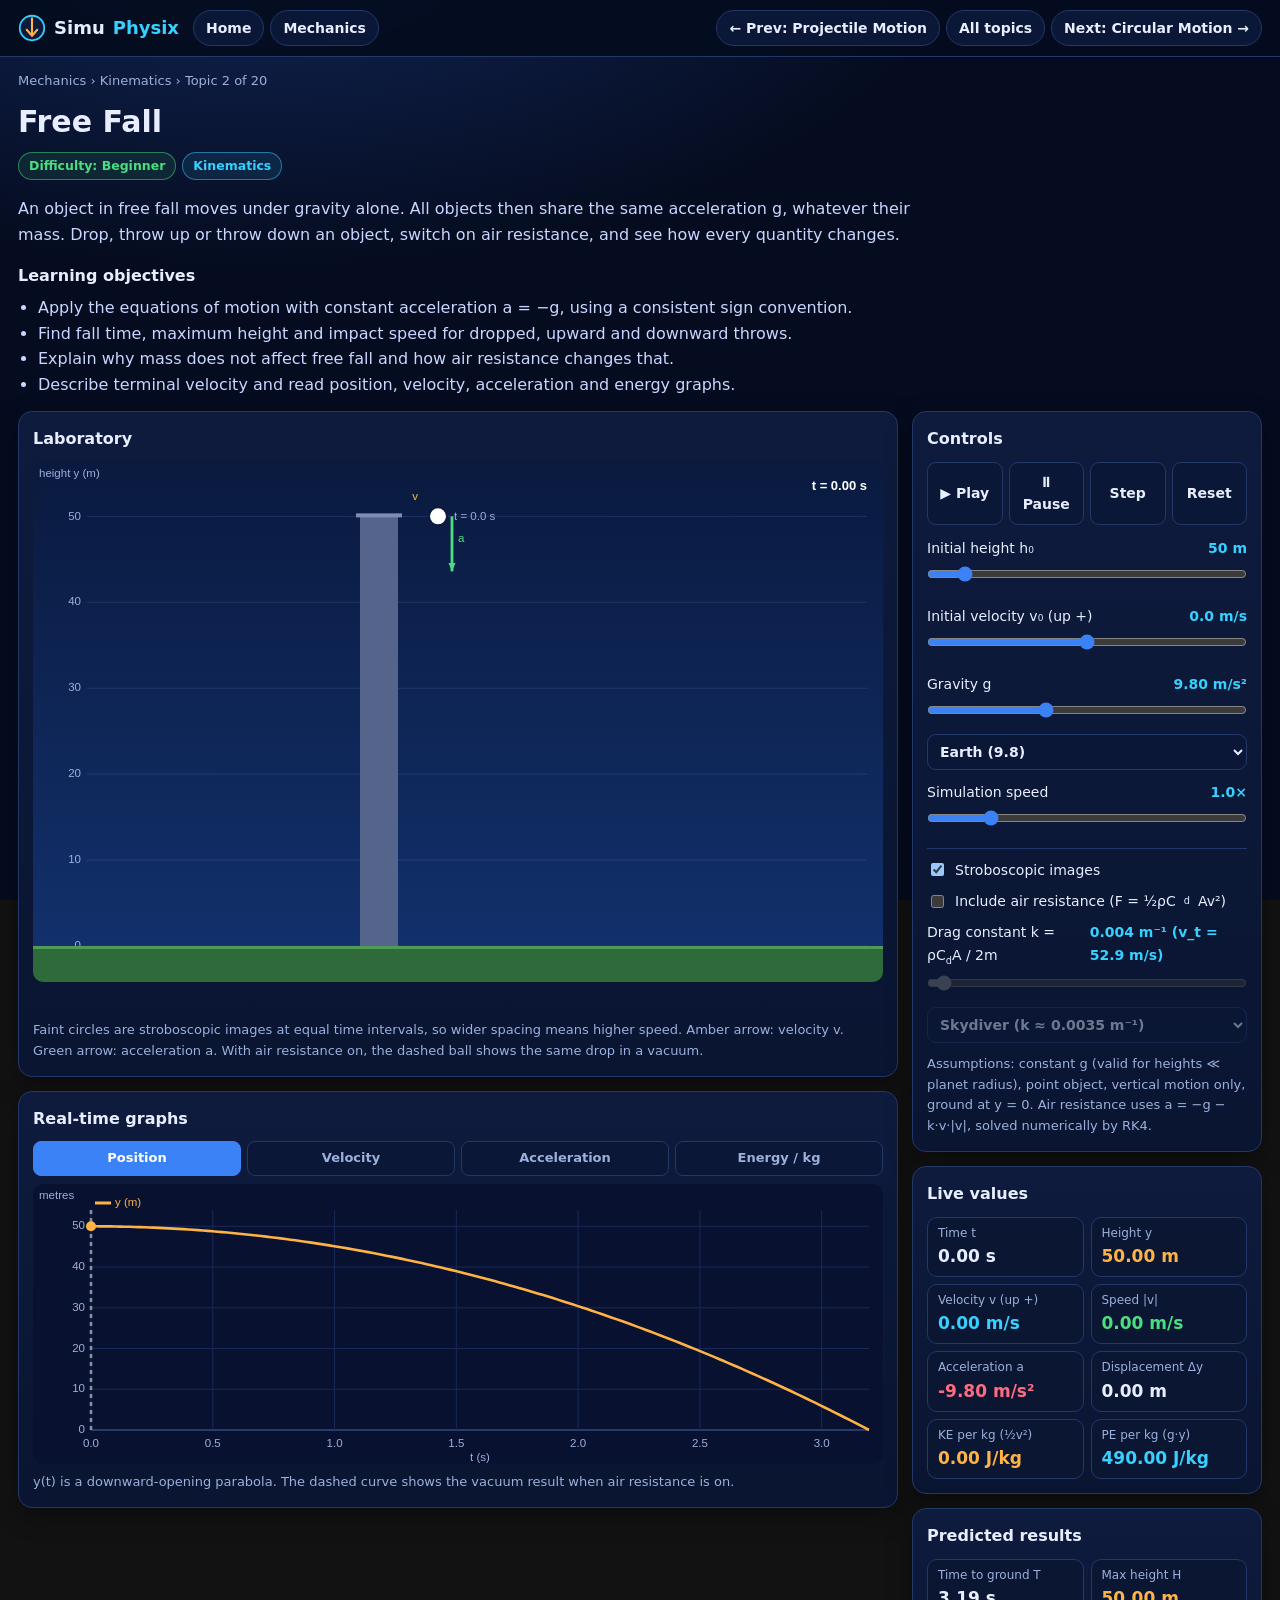
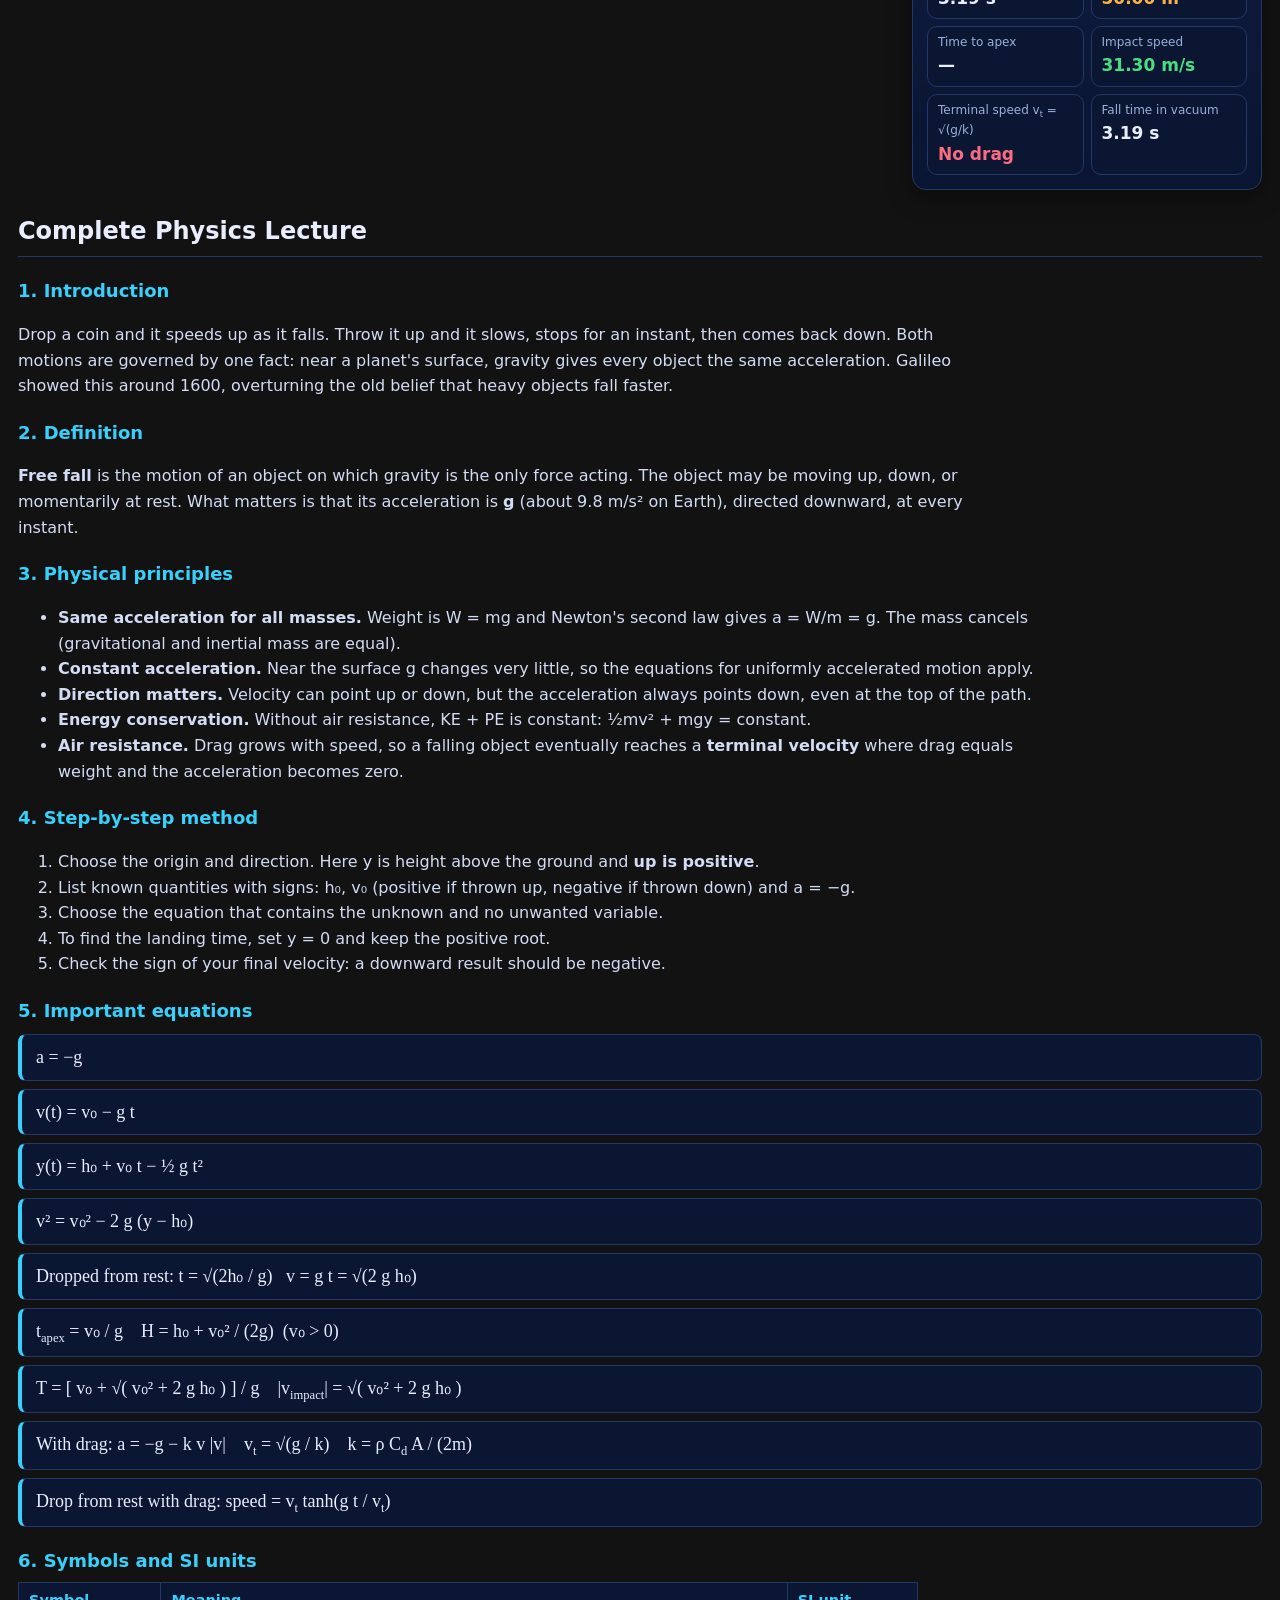
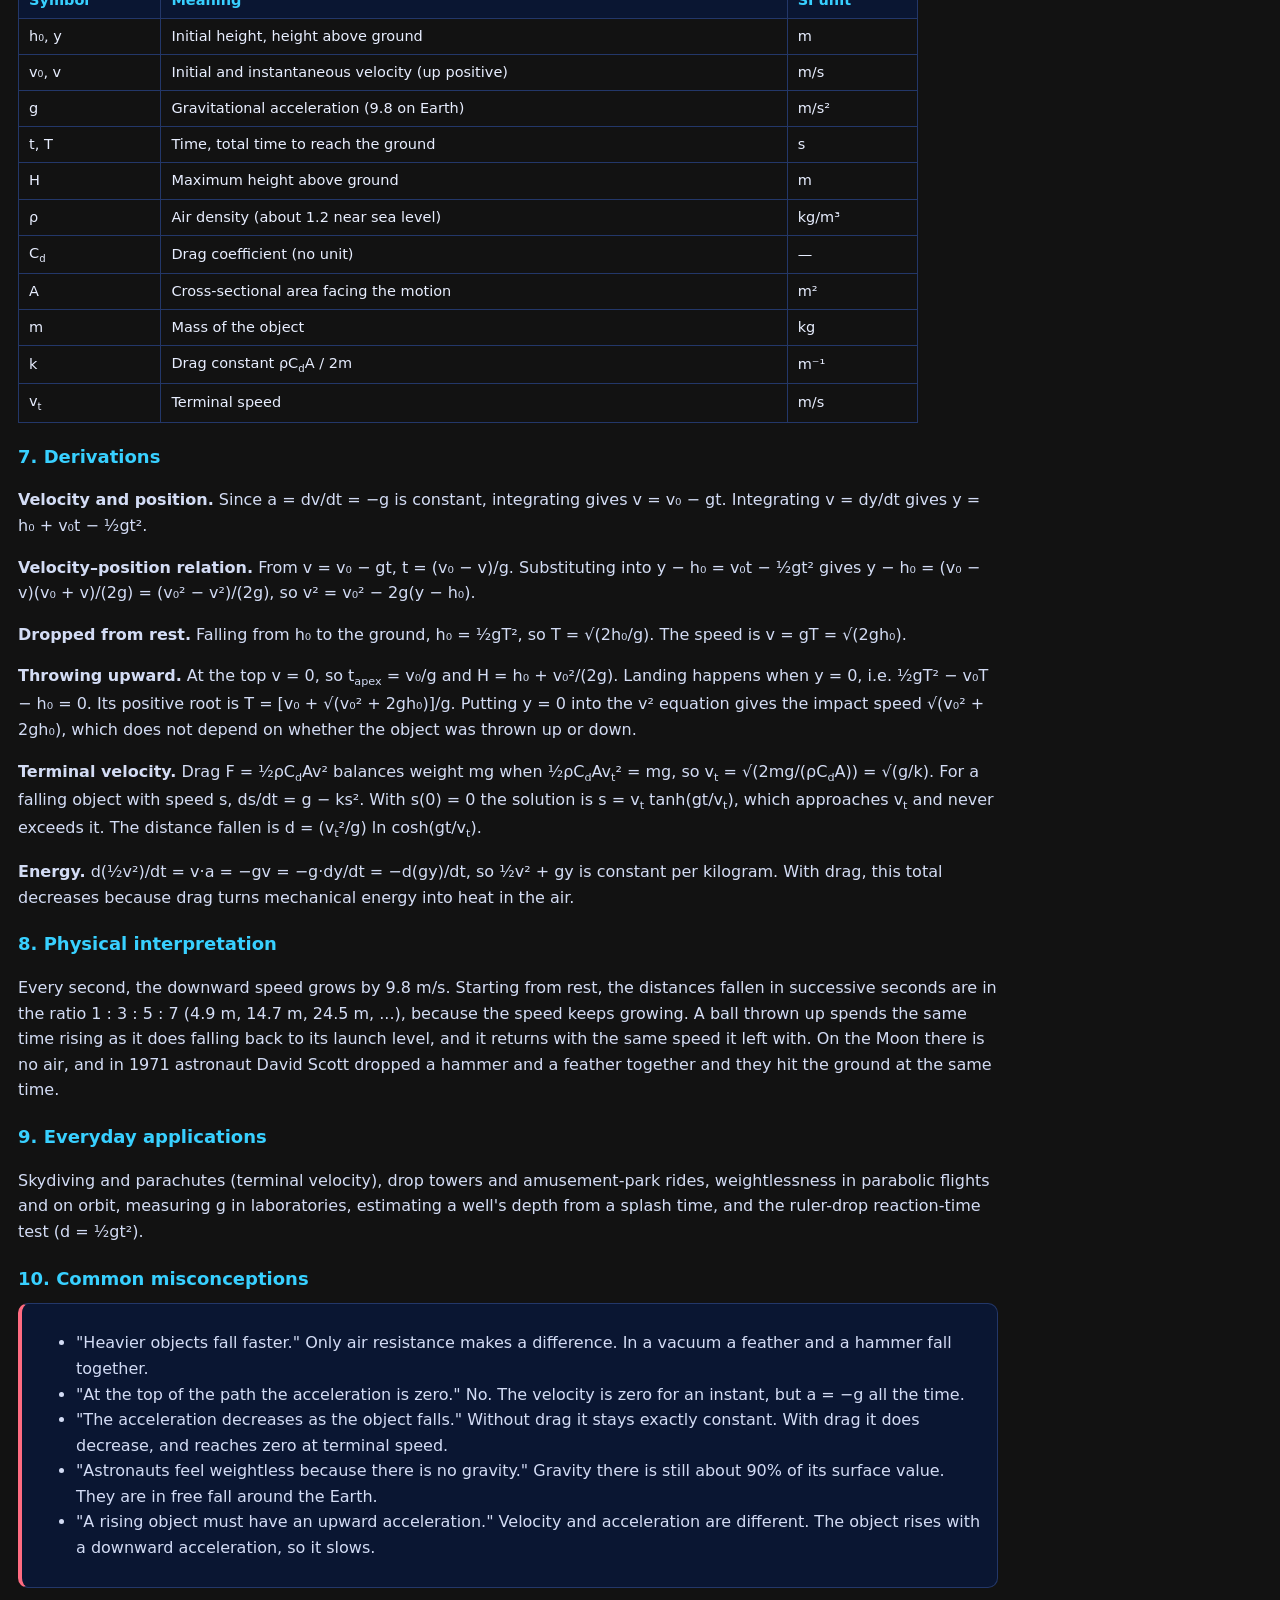
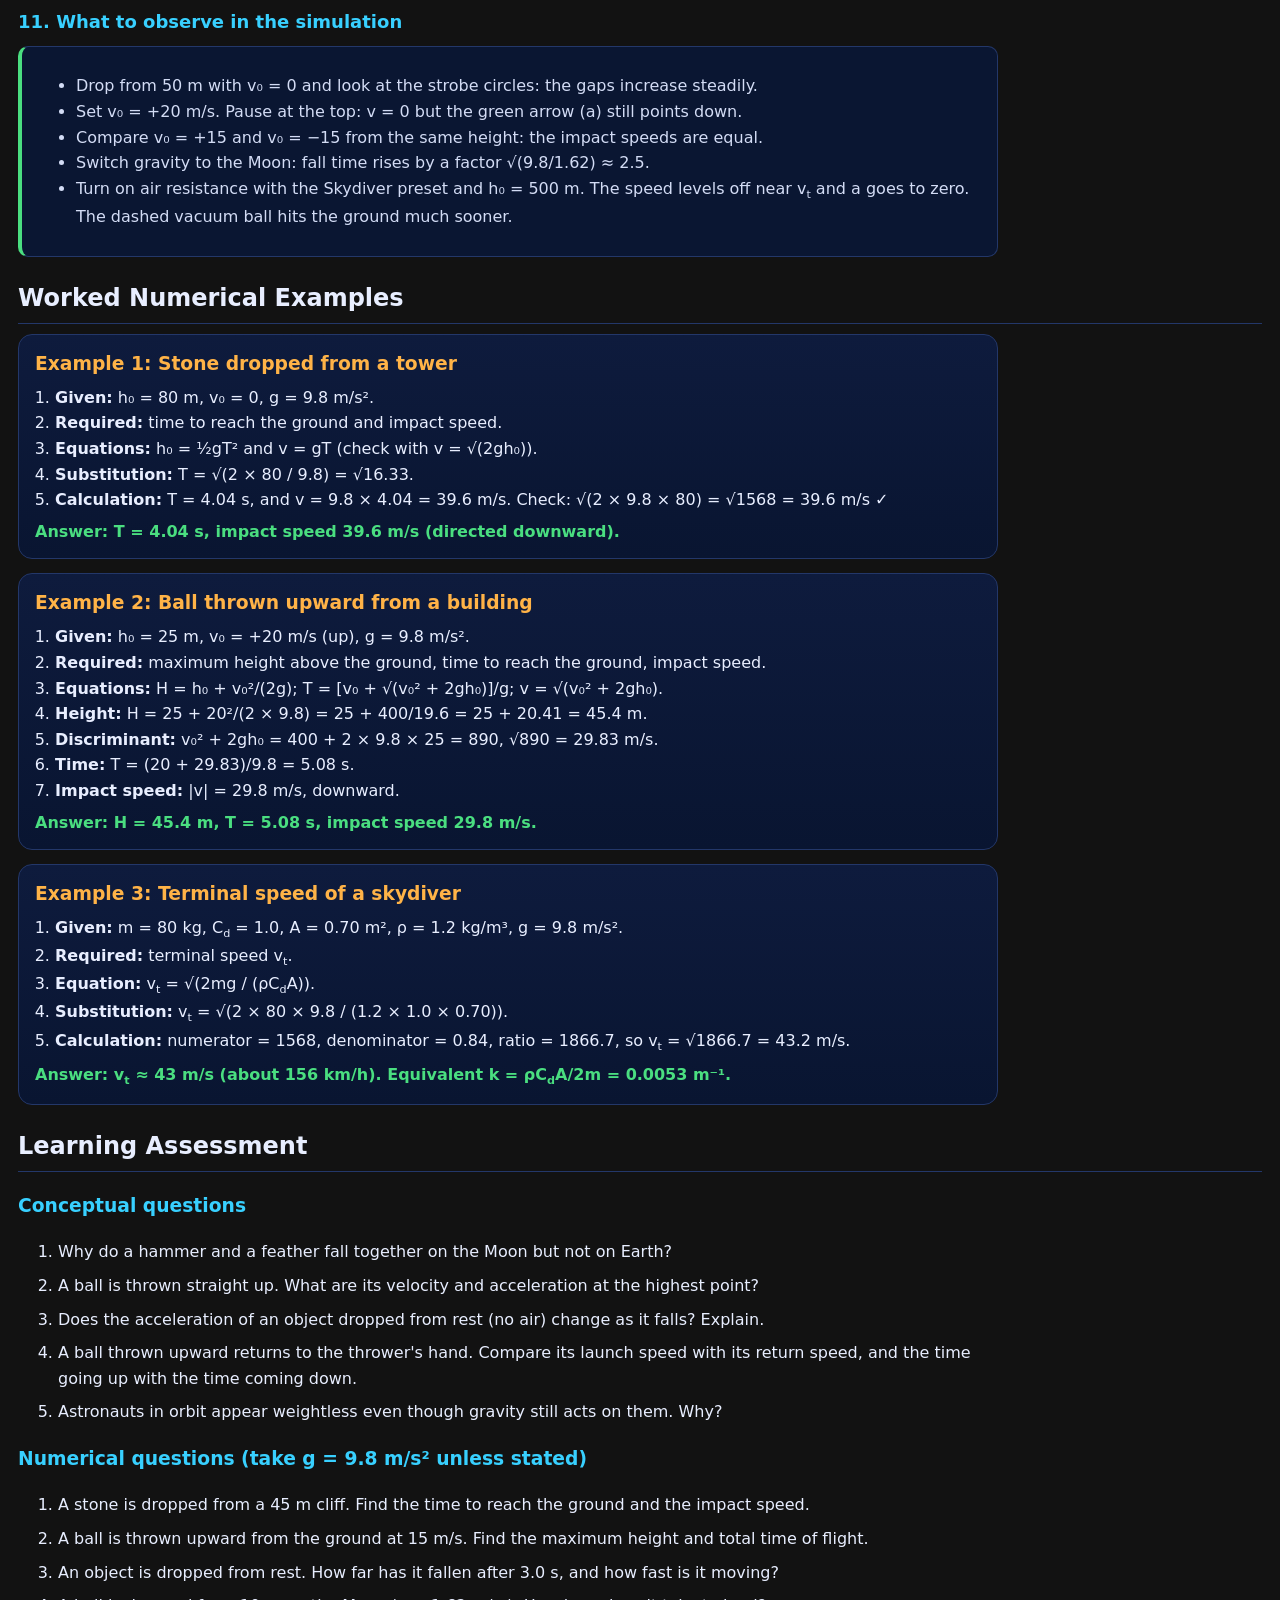
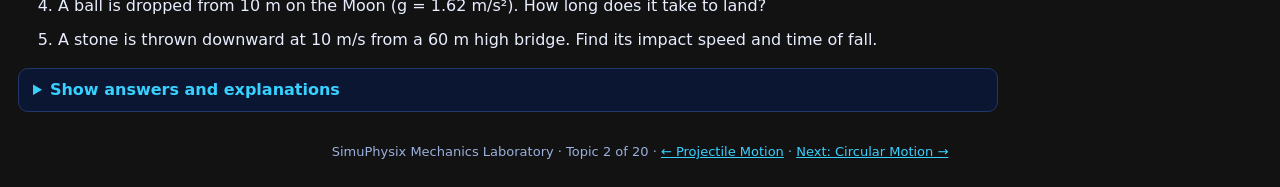
==== commit 7950279d: "Add files via upload" ====
--- a/free-fall.html
+++ b/free-fall.html
@@ -3,7 +3,7 @@
 <head>
 <meta charset="UTF-8">
 <meta name="viewport" content="width=device-width, initial-scale=1">
-<title>Projectile Motion | SimuPhysix Mechanics Lab</title>
+<title>Free Fall | SimuPhysix Mechanics Lab</title>
 <style>
 :root{--bg:#050c1f;--bg2:#091531;--card:#0e1b3d;--line:#233769;--ink:#e8eeff;--mute:#9bb0dc;--cy:#38d0ff;--am:#ffb347;--rd:#ff6b81;--gn:#4ade80;--ac:#3b82f6}
 *{box-sizing:border-box}html{color-scheme:dark;scroll-behavior:smooth}
@@ -26,13 +26,15 @@
 canvas{display:block;width:100%;border-radius:10px;background:#081230}
 .note{margin:8px 0 0;font-size:13px;color:var(--mute)}
 .msg{min-height:22px;margin-top:8px;font-weight:700;color:var(--gn);font-size:14px}
-.ctl{margin-bottom:11px}.ctl .row{display:flex;justify-content:space-between;font-size:14px;margin-bottom:3px}.ctl output{font-weight:700;color:var(--cy)}
+.ctl{margin-bottom:11px}.ctl .row{display:flex;justify-content:space-between;gap:8px;font-size:14px;margin-bottom:3px}.ctl output{font-weight:700;color:var(--cy)}
 input[type=range]{width:100%;accent-color:var(--ac);height:24px;margin:0}
 select,.btn{font:inherit;font-size:14px;font-weight:600;padding:8px 8px;border-radius:9px;border:1px solid var(--line);background:#0b1736;color:var(--ink);cursor:pointer}
-select{width:100%;margin-top:4px}
-.btns{display:grid;grid-template-columns:repeat(4,1fr);gap:6px;margin:4px 0 12px}.btns.two{grid-template-columns:1fr 1fr;margin:8px 0 0}
+select{width:100%;margin-top:4px}select:disabled,input:disabled{opacity:.45;cursor:not-allowed}
+.btns{display:grid;grid-template-columns:repeat(4,1fr);gap:6px;margin:4px 0 12px}
 .btn:hover{border-color:var(--cy)}.btn.on{background:var(--ac);border-color:var(--ac);color:#fff}
 .btn:focus-visible,input:focus-visible,select:focus-visible,summary:focus-visible{outline:2px solid var(--cy);outline-offset:2px}
+.chk{display:flex;gap:8px;align-items:center;font-size:14px;margin-bottom:9px}
+.sep{border-top:1px solid var(--line);margin:10px 0}
 .tiles{display:grid;grid-template-columns:1fr 1fr;gap:7px}
 .tile{background:#0a1632;border:1px solid var(--line);border-radius:10px;padding:6px 10px}.tile small{display:block;color:var(--mute);font-size:12px}.tile b{font-size:17px}
 .c1{color:var(--cy)}.c2{color:var(--am)}.c3{color:var(--gn)}.c4{color:var(--rd)}
@@ -54,32 +56,32 @@
 </head>
 <body>
 <nav class="top">
-  <a class="logo" href="index.html"><svg viewBox="0 0 32 32" aria-hidden="true"><circle cx="16" cy="16" r="14" fill="#0e1b3d" stroke="#38d0ff" stroke-width="2"/><path d="M5 22 Q16 -2 27 22" fill="none" stroke="#ffb347" stroke-width="2.4"/></svg>Simu<b>Physix</b></a>
+  <a class="logo" href="index.html"><svg viewBox="0 0 32 32" aria-hidden="true"><circle cx="16" cy="16" r="14" fill="#0e1b3d" stroke="#38d0ff" stroke-width="2"/><path d="M16 5 V24 M10 18 L16 25 L22 18" fill="none" stroke="#ffb347" stroke-width="2.4" stroke-linecap="round" stroke-linejoin="round"/></svg>Simu<b>Physix</b></a>
   <div class="l"><a class="pill" href="index.html">Home</a><a class="pill" href="mechanics.html">Mechanics</a></div>
-  <div class="r"><a class="pill" href="mechanics.html">← All topics</a><a class="pill" href="free-fall.html">Next: Free Fall →</a></div>
+  <div class="r"><a class="pill" href="projectile.html">← Prev: Projectile Motion</a><a class="pill" href="mechanics.html">All topics</a><a class="pill" href="circular-motion.html">Next: Circular Motion →</a></div>
 </nav>
 
 <div class="wrap">
 <header class="hero">
-  <div class="crumb">Mechanics › Kinematics › Topic 1 of 20</div>
-  <h1>Projectile Motion</h1>
-  <span class="badge b1">Difficulty: Beginner–Intermediate</span><span class="badge b2">Kinematics</span>
-  <p>A projectile moves under gravity alone. Its horizontal motion is uniform and its vertical motion is uniformly accelerated, and combining them gives a parabola. Use the lab below to launch objects and watch every quantity update.</p>
+  <div class="crumb">Mechanics › Kinematics › Topic 2 of 20</div>
+  <h1>Free Fall</h1>
+  <span class="badge b1">Difficulty: Beginner</span><span class="badge b2">Kinematics</span>
+  <p>An object in free fall moves under gravity alone. All objects then share the same acceleration g, whatever their mass. Drop, throw up or throw down an object, switch on air resistance, and see how every quantity changes.</p>
   <b>Learning objectives</b>
   <ul class="obj">
-    <li>Resolve the launch velocity into horizontal and vertical components.</li>
-    <li>Calculate time of flight, maximum height and range, including launches from a height.</li>
-    <li>Explain why the horizontal and vertical motions are independent.</li>
-    <li>Predict how angle, speed and gravity change the trajectory, and read the motion graphs.</li>
+    <li>Apply the equations of motion with constant acceleration a = −g, using a consistent sign convention.</li>
+    <li>Find fall time, maximum height and impact speed for dropped, upward and downward throws.</li>
+    <li>Explain why mass does not affect free fall and how air resistance changes that.</li>
+    <li>Describe terminal velocity and read position, velocity, acceleration and energy graphs.</li>
   </ul>
 </header>
 
 <div class="lab">
   <div class="left">
     <section class="card" id="cScene"><h2>Laboratory</h2>
-      <canvas id="scene" aria-label="Projectile trajectory with velocity vectors"></canvas>
+      <canvas id="scene" aria-label="Falling object beside a height ruler with velocity and acceleration vectors"></canvas>
       <div class="msg" id="msg"></div>
-      <p class="note">Dashed line: predicted path from the equations. Solid line: path travelled so far. Arrows: v<sub>x</sub> (cyan), v<sub>y</sub> (amber), resultant v (green).</p></section>
+      <p class="note">Faint circles are stroboscopic images at equal time intervals, so wider spacing means higher speed. Amber arrow: velocity v. Green arrow: acceleration a. With air resistance on, the dashed ball shows the same drop in a vacuum.</p></section>
     <section class="card" id="cGraph"><h2>Real-time graphs</h2>
       <div class="tabs" id="gtabs"><button class="tab on" data-g="pos">Position</button><button class="tab" data-g="vel">Velocity</button><button class="tab" data-g="acc">Acceleration</button><button class="tab" data-g="en">Energy / kg</button></div>
       <canvas id="graph" aria-label="Motion graph"></canvas>
@@ -88,131 +90,152 @@
   <div class="right">
     <section class="card" id="cCtl"><h2>Controls</h2>
       <div class="btns"><button class="btn" id="play">▶ Play</button><button class="btn" id="pause">⏸ Pause</button><button class="btn" id="step">Step</button><button class="btn" id="reset">Reset</button></div>
-      <div class="ctl"><div class="row"><label for="v">Launch speed v₀</label><output id="vO"></output></div><input id="v" type="range" min="1" max="60" step="0.5" value="20"></div>
-      <div class="ctl"><div class="row"><label for="a">Launch angle θ</label><output id="aO"></output></div><input id="a" type="range" min="-30" max="90" step="1" value="45"></div>
-      <div class="ctl"><div class="row"><label for="h">Launch height h₀</label><output id="hO"></output></div><input id="h" type="range" min="0" max="100" step="0.5" value="0"></div>
+      <div class="ctl"><div class="row"><label for="h">Initial height h₀</label><output id="hO"></output></div><input id="h" type="range" min="0" max="500" step="1" value="50"></div>
+      <div class="ctl"><div class="row"><label for="v">Initial velocity v₀ (up +)</label><output id="vO"></output></div><input id="v" type="range" min="-50" max="50" step="0.5" value="0"></div>
       <div class="ctl"><div class="row"><label for="g">Gravity g</label><output id="gO"></output></div><input id="g" type="range" min="1" max="25" step="0.01" value="9.8">
         <select id="pl" aria-label="Planet"><option value="9.8">Earth (9.8)</option><option value="1.62">Moon (1.62)</option><option value="3.71">Mars (3.71)</option><option value="8.87">Venus (8.87)</option><option value="24.79">Jupiter (24.79)</option><option value="c">Custom</option></select></div>
-      <div class="ctl" style="margin-bottom:0"><div class="row"><label for="sp">Simulation speed</label><output id="spO"></output></div><input id="sp" type="range" min="0.1" max="2" step="0.1" value="1"></div>
-      <div class="btns two"><button class="btn" id="keep">Keep trace</button><button class="btn" id="clear">Clear traces</button></div>
-      <p class="note">Assumptions: no air resistance, constant g, point mass, flat ground at y = 0. Angles below 0° launch downward.</p></section>
+      <div class="ctl" style="margin-bottom:0"><div class="row"><label for="sp">Simulation speed</label><output id="spO"></output></div><input id="sp" type="range" min="0.1" max="5" step="0.1" value="1"></div>
+      <div class="sep"></div>
+      <label class="chk"><input type="checkbox" id="strobe" checked> Stroboscopic images</label>
+      <label class="chk"><input type="checkbox" id="drag"> Include air resistance (F = ½ρC<sub>d</sub>Av²)</label>
+      <div class="ctl"><div class="row"><label for="k">Drag constant k = ρC<sub>d</sub>A / 2m</label><output id="kO"></output></div><input id="k" type="range" min="0.001" max="0.1" step="0.001" value="0.0035" disabled>
+        <select id="ob" aria-label="Object preset" disabled><option value="0.0035">Skydiver (k ≈ 0.0035 m⁻¹)</option><option value="0.02">Tennis ball (k ≈ 0.02 m⁻¹)</option><option value="c">Custom</option></select></div>
+      <p class="note">Assumptions: constant g (valid for heights ≪ planet radius), point object, vertical motion only, ground at y = 0. Air resistance uses a = −g − k·v·|v|, solved numerically by RK4.</p></section>
     <section class="card" id="cLive"><h2>Live values</h2>
       <div class="tiles">
-        <div class="tile"><small>Time t</small><b id="rT"></b></div><div class="tile"><small>Speed |v|</small><b class="c3" id="rV"></b></div>
-        <div class="tile"><small>x</small><b class="c1" id="rX"></b></div><div class="tile"><small>y</small><b class="c2" id="rY"></b></div>
-        <div class="tile"><small>vₓ</small><b class="c1" id="rVX"></b></div><div class="tile"><small>v<sub>y</sub></small><b class="c2" id="rVY"></b></div>
-        <div class="tile"><small>aₓ</small><b id="rAX"></b></div><div class="tile"><small>a<sub>y</sub></small><b class="c4" id="rAY"></b></div>
+        <div class="tile"><small>Time t</small><b id="rT"></b></div><div class="tile"><small>Height y</small><b class="c2" id="rY"></b></div>
+        <div class="tile"><small>Velocity v (up +)</small><b class="c1" id="rV"></b></div><div class="tile"><small>Speed |v|</small><b class="c3" id="rS"></b></div>
+        <div class="tile"><small>Acceleration a</small><b class="c4" id="rA"></b></div><div class="tile"><small>Displacement Δy</small><b id="rD"></b></div>
+        <div class="tile"><small>KE per kg (½v²)</small><b class="c2" id="rK"></b></div><div class="tile"><small>PE per kg (g·y)</small><b class="c1" id="rP"></b></div>
       </div></section>
     <section class="card" id="cPred"><h2>Predicted results</h2>
       <div class="tiles">
-        <div class="tile"><small>Time of flight T</small><b id="pT"></b></div><div class="tile"><small>Range R</small><b class="c1" id="pR"></b></div>
-        <div class="tile"><small>Max height H</small><b class="c2" id="pH"></b></div><div class="tile"><small>Time to apex</small><b id="pA"></b></div>
-        <div class="tile"><small>Impact speed</small><b class="c3" id="pV"></b></div><div class="tile"><small>Impact angle</small><b id="pG"></b></div>
+        <div class="tile"><small>Time to ground T</small><b id="pT"></b></div><div class="tile"><small>Max height H</small><b class="c2" id="pH"></b></div>
+        <div class="tile"><small>Time to apex</small><b id="pA"></b></div><div class="tile"><small>Impact speed</small><b class="c3" id="pV"></b></div>
+        <div class="tile"><small>Terminal speed v<sub>t</sub> = √(g/k)</small><b class="c4" id="pVt"></b></div><div class="tile"><small>Fall time in vacuum</small><b id="pVac"></b></div>
       </div></section>
   </div>
 </div>
 
 <section class="sec lec"><h2>Complete Physics Lecture</h2>
 <h3>1. Introduction</h3>
-<p>Throw a ball, kick a football, or fire water from a hose: once the object leaves your hand, the only force acting on it (ignoring air) is its weight. The path it follows is called a <b>trajectory</b>, and the object is a <b>projectile</b>. Projectile motion is the standard example of two-dimensional kinematics with constant acceleration.</p>
+<p>Drop a coin and it speeds up as it falls. Throw it up and it slows, stops for an instant, then comes back down. Both motions are governed by one fact: near a planet's surface, gravity gives every object the same acceleration. Galileo showed this around 1600, overturning the old belief that heavy objects fall faster.</p>
 <h3>2. Definition</h3>
-<p><b>Projectile motion</b> is the motion of an object that is launched with an initial velocity and then moves only under the influence of gravity. Its acceleration is constant and equal to <b>g</b>, directed vertically downward.</p>
+<p><b>Free fall</b> is the motion of an object on which gravity is the only force acting. The object may be moving up, down, or momentarily at rest. What matters is that its acceleration is <b>g</b> (about 9.8 m/s² on Earth), directed downward, at every instant.</p>
 <h3>3. Physical principles</h3>
 <ul>
-<li><b>Independence of motions:</b> the horizontal and vertical motions do not affect each other. They share only the time t.</li>
-<li><b>Horizontal:</b> no force, so a<sub>x</sub> = 0 and v<sub>x</sub> is constant.</li>
-<li><b>Vertical:</b> weight only, so a<sub>y</sub> = −g (upward is positive).</li>
-<li><b>Energy:</b> with no drag, mechanical energy is conserved: ½v² + g·y is constant for every kilogram.</li>
+<li><b>Same acceleration for all masses.</b> Weight is W = mg and Newton's second law gives a = W/m = g. The mass cancels (gravitational and inertial mass are equal).</li>
+<li><b>Constant acceleration.</b> Near the surface g changes very little, so the equations for uniformly accelerated motion apply.</li>
+<li><b>Direction matters.</b> Velocity can point up or down, but the acceleration always points down, even at the top of the path.</li>
+<li><b>Energy conservation.</b> Without air resistance, KE + PE is constant: ½mv² + mgy = constant.</li>
+<li><b>Air resistance.</b> Drag grows with speed, so a falling object eventually reaches a <b>terminal velocity</b> where drag equals weight and the acceleration becomes zero.</li>
 </ul>
 <h3>4. Step-by-step method</h3>
-<ol><li>Choose axes: x horizontal, y upward, origin at the launch point on the ground (or h₀ above it).</li><li>Split v₀ into components.</li><li>Write x(t) and y(t).</li><li>Find the time using y = 0 (landing) or v<sub>y</sub> = 0 (apex).</li><li>Substitute that time to get the distance or the other component.</li></ol>
+<ol><li>Choose the origin and direction. Here y is height above the ground and <b>up is positive</b>.</li><li>List known quantities with signs: h₀, v₀ (positive if thrown up, negative if thrown down) and a = −g.</li><li>Choose the equation that contains the unknown and no unwanted variable.</li><li>To find the landing time, set y = 0 and keep the positive root.</li><li>Check the sign of your final velocity: a downward result should be negative.</li></ol>
 <h3>5. Important equations</h3>
-<div class="eq">vₓ₀ = v₀ cos θ  &nbsp;&nbsp; v<sub>y0</sub> = v₀ sin θ</div>
-<div class="eq">x(t) = v₀ cos θ · t</div>
-<div class="eq">y(t) = h₀ + v₀ sin θ · t − ½ g t²</div>
-<div class="eq">v<sub>y</sub>(t) = v₀ sin θ − g t</div>
-<div class="eq">t<sub>apex</sub> = v₀ sin θ / g &nbsp;&nbsp; H = h₀ + (v₀ sin θ)² / (2g)</div>
-<div class="eq">T = [ v₀ sin θ + √( (v₀ sin θ)² + 2 g h₀ ) ] / g</div>
-<div class="eq">R = v₀ cos θ · T &nbsp;&nbsp; (h₀ = 0:  R = v₀² sin 2θ / g)</div>
-<div class="eq">y = h₀ + x tan θ − g x² / (2 v₀² cos² θ)</div>
+<div class="eq">a = −g</div>
+<div class="eq">v(t) = v₀ − g t</div>
+<div class="eq">y(t) = h₀ + v₀ t − ½ g t²</div>
+<div class="eq">v² = v₀² − 2 g (y − h₀)</div>
+<div class="eq">Dropped from rest:  t = √(2h₀ / g)  &nbsp; v = g t = √(2 g h₀)</div>
+<div class="eq">t<sub>apex</sub> = v₀ / g &nbsp;&nbsp; H = h₀ + v₀² / (2g)  &nbsp;(v₀ &gt; 0)</div>
+<div class="eq">T = [ v₀ + √( v₀² + 2 g h₀ ) ] / g &nbsp;&nbsp; |v<sub>impact</sub>| = √( v₀² + 2 g h₀ )</div>
+<div class="eq">With drag:  a = −g − k v |v| &nbsp;&nbsp; v<sub>t</sub> = √(g / k) &nbsp;&nbsp; k = ρ C<sub>d</sub> A / (2m)</div>
+<div class="eq">Drop from rest with drag:  speed = v<sub>t</sub> tanh(g t / v<sub>t</sub>)</div>
 <h3>6. Symbols and SI units</h3>
 <div class="tw"><table class="sym"><tr><th>Symbol</th><th>Meaning</th><th>SI unit</th></tr>
-<tr><td>v₀</td><td>Launch speed</td><td>m/s</td></tr><tr><td>θ</td><td>Launch angle above horizontal</td><td>degree or rad</td></tr>
-<tr><td>h₀</td><td>Launch height above ground</td><td>m</td></tr><tr><td>g</td><td>Gravitational acceleration (9.8 on Earth)</td><td>m/s²</td></tr>
-<tr><td>t, T</td><td>Time, total time of flight</td><td>s</td></tr><tr><td>x, y</td><td>Horizontal, vertical position</td><td>m</td></tr>
-<tr><td>vₓ, v<sub>y</sub></td><td>Velocity components</td><td>m/s</td></tr><tr><td>R, H</td><td>Range, maximum height</td><td>m</td></tr></table></div>
+<tr><td>h₀, y</td><td>Initial height, height above ground</td><td>m</td></tr>
+<tr><td>v₀, v</td><td>Initial and instantaneous velocity (up positive)</td><td>m/s</td></tr>
+<tr><td>g</td><td>Gravitational acceleration (9.8 on Earth)</td><td>m/s²</td></tr>
+<tr><td>t, T</td><td>Time, total time to reach the ground</td><td>s</td></tr>
+<tr><td>H</td><td>Maximum height above ground</td><td>m</td></tr>
+<tr><td>ρ</td><td>Air density (about 1.2 near sea level)</td><td>kg/m³</td></tr>
+<tr><td>C<sub>d</sub></td><td>Drag coefficient (no unit)</td><td>—</td></tr>
+<tr><td>A</td><td>Cross-sectional area facing the motion</td><td>m²</td></tr>
+<tr><td>m</td><td>Mass of the object</td><td>kg</td></tr>
+<tr><td>k</td><td>Drag constant ρC<sub>d</sub>A / 2m</td><td>m⁻¹</td></tr>
+<tr><td>v<sub>t</sub></td><td>Terminal speed</td><td>m/s</td></tr></table></div>
 <h3>7. Derivations</h3>
-<p><b>Components.</b> From the right triangle of the launch velocity, vₓ₀ = v₀ cos θ and v<sub>y0</sub> = v₀ sin θ.</p>
-<p><b>Time of flight.</b> The ball lands when y = 0: h₀ + v<sub>y0</sub>t − ½gt² = 0. This is a quadratic ½gt² − v<sub>y0</sub>t − h₀ = 0, and the physical (positive) root is t = [v<sub>y0</sub> + √(v<sub>y0</sub>² + 2gh₀)] / g. For h₀ = 0 this becomes T = 2v₀ sin θ / g.</p>
-<p><b>Maximum height.</b> At the top v<sub>y</sub> = 0, so t = v<sub>y0</sub>/g. Substituting into y(t) gives H = h₀ + v<sub>y0</sub>²/(2g).</p>
-<p><b>Range on level ground.</b> R = (v₀ cos θ)(2v₀ sin θ / g) = v₀² (2 sin θ cos θ) / g = v₀² sin 2θ / g. Since sin 2θ is largest at 2θ = 90°, the maximum range occurs at θ = 45°. Angles θ and 90° − θ give the same range.</p>
-<p><b>Parabola.</b> Eliminating t = x/(v₀ cos θ) from y(t) gives y = h₀ + x tan θ − gx²/(2v₀² cos² θ), which is a parabola.</p>
-<p><b>Impact speed.</b> By energy conservation, v² = v₀² + 2gh₀, independent of the launch angle.</p>
+<p><b>Velocity and position.</b> Since a = dv/dt = −g is constant, integrating gives v = v₀ − gt. Integrating v = dy/dt gives y = h₀ + v₀t − ½gt².</p>
+<p><b>Velocity–position relation.</b> From v = v₀ − gt, t = (v₀ − v)/g. Substituting into y − h₀ = v₀t − ½gt² gives y − h₀ = (v₀ − v)(v₀ + v)/(2g) = (v₀² − v²)/(2g), so v² = v₀² − 2g(y − h₀).</p>
+<p><b>Dropped from rest.</b> Falling from h₀ to the ground, h₀ = ½gT², so T = √(2h₀/g). The speed is v = gT = √(2gh₀).</p>
+<p><b>Throwing upward.</b> At the top v = 0, so t<sub>apex</sub> = v₀/g and H = h₀ + v₀²/(2g). Landing happens when y = 0, i.e. ½gT² − v₀T − h₀ = 0. Its positive root is T = [v₀ + √(v₀² + 2gh₀)]/g. Putting y = 0 into the v² equation gives the impact speed √(v₀² + 2gh₀), which does not depend on whether the object was thrown up or down.</p>
+<p><b>Terminal velocity.</b> Drag F = ½ρC<sub>d</sub>Av² balances weight mg when ½ρC<sub>d</sub>Av<sub>t</sub>² = mg, so v<sub>t</sub> = √(2mg/(ρC<sub>d</sub>A)) = √(g/k). For a falling object with speed s, ds/dt = g − ks². With s(0) = 0 the solution is s = v<sub>t</sub> tanh(gt/v<sub>t</sub>), which approaches v<sub>t</sub> and never exceeds it. The distance fallen is d = (v<sub>t</sub>²/g) ln cosh(gt/v<sub>t</sub>).</p>
+<p><b>Energy.</b> d(½v²)/dt = v·a = −gv = −g·dy/dt = −d(gy)/dt, so ½v² + gy is constant per kilogram. With drag, this total decreases because drag turns mechanical energy into heat in the air.</p>
 <h3>8. Physical interpretation</h3>
-<p>Gravity changes only v<sub>y</sub>, by 9.8 m/s every second on Earth. The ball slows while rising, stops vertically at the apex, then speeds up while falling. The speed at the apex is not zero, because vₓ is still there. On the Moon g is six times smaller, so the same throw goes about six times farther.</p>
+<p>Every second, the downward speed grows by 9.8 m/s. Starting from rest, the distances fallen in successive seconds are in the ratio 1 : 3 : 5 : 7 (4.9 m, 14.7 m, 24.5 m, ...), because the speed keeps growing. A ball thrown up spends the same time rising as it does falling back to its launch level, and it returns with the same speed it left with. On the Moon there is no air, and in 1971 astronaut David Scott dropped a hammer and a feather together and they hit the ground at the same time.</p>
 <h3>9. Everyday applications</h3>
-<p>Sports (basketball, football, javelin, long jump), water fountains and fire hoses, sprinklers, artillery and rocketry design, and video-game physics.</p>
+<p>Skydiving and parachutes (terminal velocity), drop towers and amusement-park rides, weightlessness in parabolic flights and on orbit, measuring g in laboratories, estimating a well's depth from a splash time, and the ruler-drop reaction-time test (d = ½gt²).</p>
 <h3>10. Common misconceptions</h3>
 <div class="box warn"><ul>
-<li>"A force keeps pushing the ball forward." No. After launch only gravity acts, and the horizontal velocity stays constant because there is no horizontal force.</li>
-<li>"At the top the acceleration is zero." No. Velocity in y is zero but a<sub>y</sub> = −g throughout.</li>
-<li>"Heavier objects fall faster or fly differently." Without air resistance, mass does not appear in any equation.</li>
-<li>"Higher angle always means longer range." Range is greatest at 45° (for h₀ = 0) and decreases beyond it.</li></ul></div>
+<li>"Heavier objects fall faster." Only air resistance makes a difference. In a vacuum a feather and a hammer fall together.</li>
+<li>"At the top of the path the acceleration is zero." No. The velocity is zero for an instant, but a = −g all the time.</li>
+<li>"The acceleration decreases as the object falls." Without drag it stays exactly constant. With drag it does decrease, and reaches zero at terminal speed.</li>
+<li>"Astronauts feel weightless because there is no gravity." Gravity there is still about 90% of its surface value. They are in free fall around the Earth.</li>
+<li>"A rising object must have an upward acceleration." Velocity and acceleration are different. The object rises with a downward acceleration, so it slows.</li></ul></div>
 <h3>11. What to observe in the simulation</h3>
 <div class="box ok"><ul>
-<li>Set θ = 30° and then 60° and use <b>Keep trace</b>. The ranges are equal.</li>
-<li>Change g to Moon: R grows by 9.8/1.62 ≈ 6.</li>
-<li>Pause at the apex: v<sub>y</sub> = 0 but v = vₓ, and a<sub>y</sub> still shows −g.</li>
-<li>In the Energy tab, KE and PE trade places but the total stays constant.</li>
-<li>Raise h₀: the impact speed increases, and the range and impact angle change too.</li></ul></div>
+<li>Drop from 50 m with v₀ = 0 and look at the strobe circles: the gaps increase steadily.</li>
+<li>Set v₀ = +20 m/s. Pause at the top: v = 0 but the green arrow (a) still points down.</li>
+<li>Compare v₀ = +15 and v₀ = −15 from the same height: the impact speeds are equal.</li>
+<li>Switch gravity to the Moon: fall time rises by a factor √(9.8/1.62) ≈ 2.5.</li>
+<li>Turn on air resistance with the Skydiver preset and h₀ = 500 m. The speed levels off near v<sub>t</sub> and a goes to zero. The dashed vacuum ball hits the ground much sooner.</li></ul></div>
 </section>
 
 <section class="sec"><h2>Worked Numerical Examples</h2>
-<div class="ex"><h3>Example 1: Ball kicked from the ground</h3>
-<ol><li><b>Given:</b> v₀ = 20 m/s, θ = 30°, h₀ = 0, g = 9.8 m/s².</li>
-<li><b>Required:</b> time of flight T, maximum height H, range R.</li>
-<li><b>Equations:</b> T = 2v₀ sin θ / g, H = (v₀ sin θ)² / (2g), R = vₓ₀ T.</li>
-<li><b>Components:</b> v<sub>y0</sub> = 20 sin 30° = 10 m/s; vₓ₀ = 20 cos 30° = 17.32 m/s.</li>
-<li><b>Calculation:</b> T = 2(10)/9.8 = 2.04 s. H = 10² / (2 × 9.8) = 100/19.6 = 5.10 m. R = 17.32 × 2.04 = 35.3 m.</li></ol>
-<div class="ans">Answer: T = 2.04 s, H = 5.10 m, R = 35.3 m.</div></div>
-<div class="ex"><h3>Example 2: Ball thrown horizontally from a cliff</h3>
-<ol><li><b>Given:</b> h₀ = 45 m, v₀ = 15 m/s horizontal (θ = 0°), g = 9.8 m/s².</li>
-<li><b>Required:</b> time to land, horizontal distance, impact speed and angle.</li>
-<li><b>Equations:</b> h₀ = ½gT², R = v₀T, v<sub>y</sub> = −gT, v = √(vₓ² + v<sub>y</sub>²).</li>
-<li><b>Time:</b> T = √(2h₀/g) = √(90/9.8) = √9.184 = 3.03 s.</li>
-<li><b>Distance:</b> R = 15 × 3.03 = 45.5 m.</li>
-<li><b>Impact:</b> |v<sub>y</sub>| = 9.8 × 3.03 = 29.7 m/s, v = √(15² + 29.7²) = √1107 = 33.3 m/s, angle = tan⁻¹(29.7/15) = 63.2° below horizontal.</li></ol>
-<div class="ans">Answer: T = 3.03 s, R = 45.5 m, v = 33.3 m/s at 63.2° below horizontal.</div></div>
+<div class="ex"><h3>Example 1: Stone dropped from a tower</h3>
+<ol><li><b>Given:</b> h₀ = 80 m, v₀ = 0, g = 9.8 m/s².</li>
+<li><b>Required:</b> time to reach the ground and impact speed.</li>
+<li><b>Equations:</b> h₀ = ½gT² and v = gT (check with v = √(2gh₀)).</li>
+<li><b>Substitution:</b> T = √(2 × 80 / 9.8) = √16.33.</li>
+<li><b>Calculation:</b> T = 4.04 s, and v = 9.8 × 4.04 = 39.6 m/s. Check: √(2 × 9.8 × 80) = √1568 = 39.6 m/s ✓</li></ol>
+<div class="ans">Answer: T = 4.04 s, impact speed 39.6 m/s (directed downward).</div></div>
+<div class="ex"><h3>Example 2: Ball thrown upward from a building</h3>
+<ol><li><b>Given:</b> h₀ = 25 m, v₀ = +20 m/s (up), g = 9.8 m/s².</li>
+<li><b>Required:</b> maximum height above the ground, time to reach the ground, impact speed.</li>
+<li><b>Equations:</b> H = h₀ + v₀²/(2g); T = [v₀ + √(v₀² + 2gh₀)]/g; v = √(v₀² + 2gh₀).</li>
+<li><b>Height:</b> H = 25 + 20²/(2 × 9.8) = 25 + 400/19.6 = 25 + 20.41 = 45.4 m.</li>
+<li><b>Discriminant:</b> v₀² + 2gh₀ = 400 + 2 × 9.8 × 25 = 890, √890 = 29.83 m/s.</li>
+<li><b>Time:</b> T = (20 + 29.83)/9.8 = 5.08 s.</li>
+<li><b>Impact speed:</b> |v| = 29.8 m/s, downward.</li></ol>
+<div class="ans">Answer: H = 45.4 m, T = 5.08 s, impact speed 29.8 m/s.</div></div>
+<div class="ex"><h3>Example 3: Terminal speed of a skydiver</h3>
+<ol><li><b>Given:</b> m = 80 kg, C<sub>d</sub> = 1.0, A = 0.70 m², ρ = 1.2 kg/m³, g = 9.8 m/s².</li>
+<li><b>Required:</b> terminal speed v<sub>t</sub>.</li>
+<li><b>Equation:</b> v<sub>t</sub> = √(2mg / (ρC<sub>d</sub>A)).</li>
+<li><b>Substitution:</b> v<sub>t</sub> = √(2 × 80 × 9.8 / (1.2 × 1.0 × 0.70)).</li>
+<li><b>Calculation:</b> numerator = 1568, denominator = 0.84, ratio = 1866.7, so v<sub>t</sub> = √1866.7 = 43.2 m/s.</li></ol>
+<div class="ans">Answer: v<sub>t</sub> ≈ 43 m/s (about 156 km/h). Equivalent k = ρC<sub>d</sub>A/2m = 0.0053 m⁻¹.</div></div>
 </section>
 
 <section class="sec"><h2>Learning Assessment</h2>
 <h3 style="color:var(--cy)">Conceptual questions</h3>
-<ol class="qs"><li>Why does the horizontal velocity of an ideal projectile stay constant?</li>
-<li>What are the velocity and acceleration of a projectile at the top of its path?</li>
-<li>Two balls are launched at 30° and 60° with equal speed from level ground. Compare their ranges and times of flight.</li>
-<li>Does a heavier ball travel farther than a lighter one in a vacuum? Explain.</li>
-<li>A ball is dropped and another is thrown horizontally at the same instant from the same height. Which lands first?</li></ol>
-<h3 style="color:var(--cy)">Numerical questions (take g = 9.8 m/s²)</h3>
-<ol class="qs"><li>Find the range of a projectile launched at 30 m/s and 45° from level ground.</li>
-<li>Find the maximum height for v₀ = 40 m/s at 60°.</li>
-<li>Find the time of flight for v₀ = 25 m/s at 37° (sin 37° ≈ 0.6) from level ground.</li>
-<li>A stone is thrown horizontally at 10 m/s from a 20 m high roof. How far from the base does it land?</li>
-<li>Find the range of a 20 m/s, 45° launch on the Moon (g = 1.62 m/s²).</li></ol>
+<ol class="qs"><li>Why do a hammer and a feather fall together on the Moon but not on Earth?</li>
+<li>A ball is thrown straight up. What are its velocity and acceleration at the highest point?</li>
+<li>Does the acceleration of an object dropped from rest (no air) change as it falls? Explain.</li>
+<li>A ball thrown upward returns to the thrower's hand. Compare its launch speed with its return speed, and the time going up with the time coming down.</li>
+<li>Astronauts in orbit appear weightless even though gravity still acts on them. Why?</li></ol>
+<h3 style="color:var(--cy)">Numerical questions (take g = 9.8 m/s² unless stated)</h3>
+<ol class="qs"><li>A stone is dropped from a 45 m cliff. Find the time to reach the ground and the impact speed.</li>
+<li>A ball is thrown upward from the ground at 15 m/s. Find the maximum height and total time of flight.</li>
+<li>An object is dropped from rest. How far has it fallen after 3.0 s, and how fast is it moving?</li>
+<li>A ball is dropped from 10 m on the Moon (g = 1.62 m/s²). How long does it take to land?</li>
+<li>A stone is thrown downward at 10 m/s from a 60 m high bridge. Find its impact speed and time of fall.</li></ol>
 <details><summary>Show answers and explanations</summary>
 <p><b>Conceptual</b></p><ol>
-<li>No horizontal force acts (air resistance ignored), so a<sub>x</sub> = 0 and v<sub>x</sub> does not change.</li>
-<li>Velocity is purely horizontal (v = vₓ, with v<sub>y</sub> = 0). Acceleration is still g = 9.8 m/s² downward.</li>
-<li>Ranges are equal because sin 60° = sin 120°, i.e. the angles are complementary. The 60° ball stays up longer (T ∝ sin θ), so it has the longer time of flight and reaches a greater height.</li>
-<li>No. Mass cancels out of every projectile equation, so the paths are identical without air resistance.</li>
-<li>They land at the same time. Both have v<sub>y0</sub> = 0 and the same vertical motion; the horizontal velocity does not affect it.</li></ol>
+<li>The Moon has no atmosphere, so only gravity acts and both fall with the same acceleration. On Earth air resistance affects the light, wide feather far more than the dense hammer.</li>
+<li>Velocity is zero for an instant. Acceleration is still g = 9.8 m/s² downward.</li>
+<li>No. With only gravity acting, a = −g is constant, so the speed grows by the same amount every second.</li>
+<li>The return speed equals the launch speed, and the times up and down are equal. This follows from energy conservation and the symmetry of constant acceleration.</li>
+<li>Gravity is what keeps them in orbit. They and their spacecraft are both in free fall with the same acceleration, so nothing pushes against them and they feel no contact force, which is what we feel as weight.</li></ol>
 <p><b>Numerical</b></p><ol>
-<li>R = v₀² sin 2θ / g = 900 × 1 / 9.8 = <b>91.8 m</b>.</li>
-<li>v<sub>y0</sub> = 40 sin 60° = 34.64 m/s; H = 34.64² / 19.6 = 1200 / 19.6 = <b>61.2 m</b>.</li>
-<li>v<sub>y0</sub> = 25 × 0.6 = 15 m/s; T = 2(15)/9.8 = <b>3.06 s</b>.</li>
-<li>t = √(2 × 20 / 9.8) = 2.02 s; x = 10 × 2.02 = <b>20.2 m</b>.</li>
-<li>R = 400 × 1 / 1.62 = <b>247 m</b> (about 6 times the 40.8 m on Earth).</li></ol></details>
+<li>T = √(2 × 45 / 9.8) = √9.18 = <b>3.03 s</b>; v = gT = 9.8 × 3.03 = <b>29.7 m/s</b>.</li>
+<li>H = v₀²/(2g) = 225 / 19.6 = <b>11.5 m</b>; T = 2v₀/g = 30 / 9.8 = <b>3.06 s</b>.</li>
+<li>d = ½gt² = 0.5 × 9.8 × 9 = <b>44.1 m</b>; v = gt = 9.8 × 3.0 = <b>29.4 m/s</b>.</li>
+<li>t = √(2 × 10 / 1.62) = √12.35 = <b>3.51 s</b>.</li>
+<li>v = √(10² + 2 × 9.8 × 60) = √1276 = <b>35.7 m/s</b>. Time: t = (v − v₀)/g = (35.7 − 10)/9.8 = <b>2.62 s</b>.</li></ol></details>
 </section>
-<footer>SimuPhysix Mechanics Laboratory · Topic 1 of 20 · <a href="free-fall.html">Next: Free Fall →</a></footer>
+<footer>SimuPhysix Mechanics Laboratory · Topic 2 of 20 · <a href="projectile.html">← Projectile Motion</a> · <a href="circular-motion.html">Next: Circular Motion →</a></footer>
 </div>
 
 <script>
@@ -220,42 +243,63 @@
 const $=id=>document.getElementById(id),TAU=Math.PI*2,clamp=(v,a,b)=>Math.max(a,Math.min(b,v));
 const f=(x,d=2)=>{const s=x.toFixed(d);return /^-0(\.0+)?$/.test(s)?s.slice(1):s};
 const CY='#38d0ff',AM='#ffb347',RD='#ff6b81',GN='#4ade80',MU='#9bb0dc';
-const DEF={v:20,a:45,h:0,g:9.8},st={...DEF};
-let t=0,playing=false,sp=1,ghosts=[],gtab='pos';
-const sc=$('scene'),gs=sc.getContext('2d'),gc=$('graph'),gg=gc.getContext('2d'),D={s:{w:600,h:380},g:{w:600,h:240}};
-function fit(){[[sc,'s',w=>clamp(w*.6,300,480)],[gc,'g',w=>clamp(w*.4,210,280)]].forEach(([c,k,fh])=>{const w=c.clientWidth,h=Math.round(fh(w)),d=devicePixelRatio||1;c.style.height=h+'px';c.width=Math.round(w*d);c.height=Math.round(h*d);c.getContext('2d').setTransform(d,0,0,d,0,0);D[k]={w,h};});}
-function P(p=st){const th=p.a*Math.PI/180,vx=p.v*Math.cos(th),vy=p.v*Math.sin(th),disc=vy*vy+2*p.g*p.h,T=Math.max(0,(vy+Math.sqrt(disc))/p.g),ta=vy>0?vy/p.g:0;
-  return{g:p.g,h:p.h,vx,vy,disc,T,R:vx*T,ta,xa:vx*ta,H:p.h+(vy>0?vy*vy/(2*p.g):0),vimp:Math.sqrt(disc+vx*vx),ang:Math.atan2(Math.sqrt(disc),vx)*180/Math.PI};}
-const at=(p,tt)=>({x:p.vx*tt,y:Math.max(0,p.h+p.vy*tt-.5*p.g*tt*tt),vy:p.vy-p.g*tt});
+const DEF={h:50,v:0,g:9.8,k:0.0035,drag:false},st={...DEF};
+let t=0,playing=false,sp=1,gtab='pos',M=null;
+const sc=$('scene'),gs=sc.getContext('2d'),gc=$('graph'),gg=gc.getContext('2d'),D={s:{w:600,h:420},g:{w:600,h:240}};
+function fit(){[[sc,'s',w=>clamp(w*.7,340,520)],[gc,'g',w=>clamp(w*.4,210,280)]].forEach(([c,k,fh])=>{const w=c.clientWidth,h=Math.round(fh(w)),d=devicePixelRatio||1;c.style.height=h+'px';c.width=Math.round(w*d);c.height=Math.round(h*d);c.getContext('2d').setTransform(d,0,0,d,0,0);D[k]={w,h};});}
 function nice(r){const raw=r/6,m=10**Math.floor(Math.log10(raw)),n=raw/m;return(n<1.5?1:n<3.5?2:n<7.5?5:10)*m;}
-function view(p){const w=D.s.w,h=D.s.h,ML=52,MR=20,MT=22,MB=38,xm=Math.max(p.R,p.xa,8)*1.08,ym=Math.max(p.H,p.h,3)*1.2,s=Math.min((w-ML-MR)/xm,(h-MT-MB)/ym);return{w,h,ML,MB,MT,MR,s,X:x=>ML+x*s,Y:y=>h-MB-y*s};}
-function arrow(g,x,y,dx,dy,col){const l=Math.hypot(dx,dy);if(l<4)return;g.strokeStyle=col;g.fillStyle=col;g.lineWidth=2.5;g.beginPath();g.moveTo(x,y);g.lineTo(x+dx,y+dy);g.stroke();const a=Math.atan2(dy,dx),X=x+dx,Y=y+dy;g.beginPath();g.moveTo(X,Y);g.lineTo(X-9*Math.cos(a-.4),Y-9*Math.sin(a-.4));g.lineTo(X-9*Math.cos(a+.4),Y-9*Math.sin(a+.4));g.fill();}
-function path(g,p,vw,t1){g.beginPath();const n=100;for(let i=0;i<=n;i++){const q=at(p,t1*i/n);i?g.lineTo(vw.X(q.x),vw.Y(q.y)):g.moveTo(vw.X(q.x),vw.Y(q.y));}g.stroke();}
+
+/* ---------- physics model ---------- */
+function build(){
+  const g=st.g,h0=st.h,v0=st.v,disc=v0*v0+2*g*h0,can=h0>0||v0>0;
+  const T=can?Math.max(0,(v0+Math.sqrt(disc))/g):0;
+  const vac={T,ta:v0>0?v0/g:0,H:h0+(v0>0?v0*v0/(2*g):0),vimp:Math.sqrt(disc),
+    fn:tt=>{const x=Math.min(tt,T);return{y:Math.max(0,h0+v0*x-.5*g*x*x),v:v0-g*x};}};
+  const vt=Math.sqrt(g/st.k);
+  if(!st.drag||!can){M={...vac,vac,drag:st.drag,vt};return;}
+  const dt=.005,k=st.k,acc=v=>-g-k*v*Math.abs(v),ys=[h0],vs=[v0];
+  let y=h0,v=v0,n=0,Tl=0,vl=v0,landed=false;
+  while(n<100000){
+    const a1=acc(v),y1=v,a2=acc(v+a1*dt/2),y2=v+a1*dt/2,a3=acc(v+a2*dt/2),y3=v+a2*dt/2,a4=acc(v+a3*dt),y4=v+a3*dt;
+    const yn=y+dt/6*(y1+2*y2+2*y3+y4),vn=v+dt/6*(a1+2*a2+2*a3+a4);n++;
+    if(yn<=0){const fr=y/(y-yn);Tl=(n-1+fr)*dt;vl=v+(vn-v)*fr;landed=true;break;}
+    y=yn;v=vn;ys.push(y);vs.push(v);
+  }
+  if(!landed){Tl=n*dt;vl=v;}
+  const li=ys.length-1,tl=li*dt;
+  const fn=tt=>{const x=clamp(tt,0,Tl);
+    if(x>=tl){const fr=Tl>tl?(x-tl)/(Tl-tl):1;return landed?{y:ys[li]*(1-fr),v:vs[li]+(vl-vs[li])*fr}:{y:ys[li],v:vs[li]};}
+    const i=Math.floor(x/dt),fr=x/dt-i;return{y:ys[i]+(ys[i+1]-ys[i])*fr,v:vs[i]+(vs[i+1]-vs[i])*fr};};
+  let H=h0,im=0;ys.forEach((q,i)=>{if(q>H){H=q;im=i;}});
+  M={T:Tl,ta:v0>0?im*dt:0,H,vimp:Math.abs(vl),fn,vac,drag:true,vt};
+}
+const accAt=v=>st.drag?-st.g-st.k*v*Math.abs(v):-st.g;
+
+/* ---------- drawing ---------- */
+function arrow(g,x,y,dx,dy,col){const l=Math.hypot(dx,dy);if(l<4)return;g.strokeStyle=col;g.fillStyle=col;g.lineWidth=2.8;g.beginPath();g.moveTo(x,y);g.lineTo(x+dx,y+dy);g.stroke();const a=Math.atan2(dy,dx),X=x+dx,Y=y+dy;g.beginPath();g.moveTo(X,Y);g.lineTo(X-9*Math.cos(a-.4),Y-9*Math.sin(a-.4));g.lineTo(X-9*Math.cos(a+.4),Y-9*Math.sin(a+.4));g.fill();}
 function drawScene(){
-  const p=P(),vw=view(p),g=gs,{w,h,ML,MB,MT,MR,s,X,Y}=vw;g.clearRect(0,0,w,h);
+  const g=gs,{w,h}=D.s,ML=54,MR=16,MT=20,MB=36;g.clearRect(0,0,w,h);
   const gr=g.createLinearGradient(0,0,0,h-MB);gr.addColorStop(0,'#0a1a3f');gr.addColorStop(1,'#12306b');g.fillStyle=gr;g.fillRect(0,0,w,h);
+  const ymax=Math.max(M.H,M.vac.H,st.h,2)*1.08,s=(h-MT-MB)/ymax,Y=y=>h-MB-y*s,xb=ML+(w-ML-MR)*.45;
   g.font='11.5px Segoe UI,Arial';g.lineWidth=1;g.textBaseline='middle';
-  const sx=nice((w-ML-MR)/s),sy=nice((h-MT-MB)/s);
-  g.textAlign='center';for(let x=0;X(x)<w-MR+1;x+=sx){g.strokeStyle='rgba(120,150,210,.18)';g.beginPath();g.moveTo(X(x),MT);g.lineTo(X(x),h-MB);g.stroke();g.fillStyle=MU;g.fillText(f(x,x<10&&sx<1?1:0),X(x),h-MB+22);}
-  g.textAlign='right';for(let y=0;Y(y)>MT-1;y+=sy){g.strokeStyle='rgba(120,150,210,.18)';g.beginPath();g.moveTo(ML,Y(y));g.lineTo(w-MR,Y(y));g.stroke();g.fillStyle=MU;g.fillText(f(y,y<10&&sy<1?1:0),ML-6,Y(y));}
-  g.fillStyle=MU;g.textAlign='right';g.fillText('x (m)',w-MR,h-8);g.textAlign='left';g.fillText('y (m)',6,MT-8);
+  const sy=nice(ymax);g.textAlign='right';
+  for(let y=0;Y(y)>MT-1;y+=sy){g.strokeStyle='rgba(120,150,210,.18)';g.beginPath();g.moveTo(ML,Y(y));g.lineTo(w-MR,Y(y));g.stroke();g.fillStyle=MU;g.fillText(f(y,y<10&&sy<1?1:0),ML-6,Y(y));}
+  g.textAlign='left';g.fillStyle=MU;g.fillText('height y (m)',6,MT-8);
   g.fillStyle='#2f6a3a';g.fillRect(0,h-MB,w,MB);g.fillStyle='#4f9a55';g.fillRect(0,h-MB,w,3);
-  if(p.h>0){g.fillStyle='#6b7a99';g.fillRect(X(0)-16,Y(p.h),16,p.h*s);}
-  ghosts.forEach((q,i)=>{g.strokeStyle='rgba(200,215,255,'+(.25+i*.1)+')';g.lineWidth=1.8;path(g,q,vw,q.T);});
-  if(p.T>0){g.setLineDash([6,6]);g.strokeStyle='rgba(255,255,255,.4)';g.lineWidth=1.6;path(g,p,vw,p.T);g.setLineDash([]);
-    g.strokeStyle=AM;g.lineWidth=3;path(g,p,vw,t);
-    if(p.vy>0){g.setLineDash([3,4]);g.strokeStyle='rgba(255,255,255,.4)';g.lineWidth=1;g.beginPath();g.moveTo(ML,Y(p.H));g.lineTo(X(p.xa),Y(p.H));g.lineTo(X(p.xa),h-MB);g.stroke();g.setLineDash([]);
-      g.fillStyle='#fff';g.beginPath();g.arc(X(p.xa),Y(p.H),4,0,TAU);g.fill();g.textAlign='left';g.fillText('apex H = '+f(p.H,1)+' m',X(p.xa)+8,Y(p.H)-10);}
-    g.fillStyle=GN;g.beginPath();g.arc(X(p.R),Y(0),5,0,TAU);g.fill();g.textAlign='center';g.fillText('R = '+f(p.R,1)+' m',clamp(X(p.R),ML+40,w-MR-40),Y(0)-12);}
-  const th=-st.a*Math.PI/180;g.save();g.translate(X(0),Y(p.h));g.rotate(th);g.fillStyle='#8aa0cf';g.fillRect(0,-5,30,10);g.restore();
-  g.strokeStyle='rgba(255,255,255,.55)';g.lineWidth=1.3;g.beginPath();g.arc(X(0),Y(p.h),40,0,th,th<0);g.stroke();g.fillStyle='#fff';g.textAlign='left';g.fillText('θ = '+st.a+'°',X(0)+46,Y(p.h)-(st.a>8?10:-2));
-  const q=at(p,t),bx=X(q.x),by=Y(q.y),vmax=Math.max(p.vimp,st.v,1),k=.3*Math.min(w,h)/vmax;
-  if(p.T>0&&t<p.T-1e-9||t===0){arrow(g,bx,by,p.vx*k,0,CY);arrow(g,bx,by,0,-q.vy*k,AM);arrow(g,bx,by,p.vx*k,-q.vy*k,GN);}
-  g.fillStyle='#fff';g.strokeStyle='#0a1a3f';g.lineWidth=2;g.beginPath();g.arc(bx,by,7,0,TAU);g.fill();g.stroke();
+  if(st.h>0){g.fillStyle='#55648a';g.fillRect(xb-78,Y(st.h),38,st.h*s);g.fillStyle='#7d8db5';g.fillRect(xb-82,Y(st.h)-3,46,4);}
+  if($('strobe').checked&&M.T>0){const dS=[.1,.2,.25,.5,1,2,5,10,20,50].find(d=>M.T/d<=14)||50,lim=Math.min(t,M.T)+1e-9;
+    g.textAlign='left';for(let ts=0;ts<=lim;ts+=dS){const q=M.fn(ts),yy=Y(q.y);g.fillStyle='rgba(255,255,255,.12)';g.strokeStyle='rgba(255,255,255,.4)';g.lineWidth=1;g.beginPath();g.arc(xb,yy,9,0,TAU);g.fill();g.stroke();g.fillStyle=MU;g.fillText('t = '+f(ts,dS<1?1:0)+' s',xb+16,yy);}}
+  if(st.drag&&M.T>0){const q=M.vac.fn(t);g.setLineDash([4,3]);g.strokeStyle='rgba(255,255,255,.7)';g.lineWidth=1.6;g.beginPath();g.arc(xb+80,Y(q.y),9,0,TAU);g.stroke();g.setLineDash([]);g.fillStyle=MU;g.textAlign='center';g.fillText('vacuum',xb+80,Y(q.y)-17);}
+  const q=M.fn(t),by=Y(q.y),a=accAt(q.v),vm=Math.max(M.vimp,Math.abs(st.v),1);
+  arrow(g,xb-14,by,0,clamp(-q.v*90/vm,-100,100),AM);
+  arrow(g,xb+14,by,0,clamp(-a*55/st.g,-100,100),GN);
+  g.fillStyle=AM;g.textAlign='right';g.fillText('v',xb-20,by+(q.v<0?20:-20));g.fillStyle=GN;g.textAlign='left';g.fillText('a',xb+20,by+22);
+  g.fillStyle='#fff';g.strokeStyle='#0a1a3f';g.lineWidth=2;g.beginPath();g.arc(xb,by,9,0,TAU);g.fill();g.stroke();
+  g.textAlign='right';g.fillStyle='#fff';g.font='bold 13px Segoe UI,Arial';g.fillText('t = '+f(t)+' s',w-MR,MT+4);
 }
 function plot(g,W,H,series,tmax,ylab){
   g.clearRect(0,0,W,H);const L=58,R=14,T=26,B=34,pw=W-L-R,ph=H-T-B;
-  if(tmax<=0){g.fillStyle=MU;g.font='14px Segoe UI,Arial';g.textAlign='center';g.fillText('No flight: change the inputs.',W/2,H/2);return;}
+  if(tmax<=0){g.fillStyle=MU;g.font='14px Segoe UI,Arial';g.textAlign='center';g.fillText('No motion: raise the height or throw upward.',W/2,H/2);return;}
   let lo=0,hi=0;series.forEach(s=>{for(let i=0;i<=80;i++){const v=s.fn(tmax*i/80);lo=Math.min(lo,v);hi=Math.max(hi,v);}});
   if(hi-lo<1e-9)hi=lo+1;const pad=(hi-lo)*.08;hi+=pad;if(lo<0)lo-=pad;
   const X=tt=>L+pw*tt/tmax,Y=v=>T+ph*(1-(v-lo)/(hi-lo));
@@ -264,46 +308,55 @@
   g.textAlign='right';for(let v=Math.ceil(lo/sy)*sy;v<=hi;v+=sy){g.strokeStyle=Math.abs(v)<1e-9?'#4a62a8':'#182a58';g.beginPath();g.moveTo(L,Y(v));g.lineTo(L+pw,Y(v));g.stroke();g.fillStyle=MU;g.fillText(f(v,Math.abs(v)<10&&sy<1?1:0),L-6,Y(v));}
   g.textAlign='center';for(let x=0;x<=tmax+1e-9;x+=sx){g.strokeStyle='#182a58';g.beginPath();g.moveTo(X(x),T);g.lineTo(X(x),T+ph);g.stroke();g.fillStyle=MU;g.fillText(f(x,sx<1?1:0),X(x),H-20);}
   g.fillStyle=MU;g.fillText('t (s)',L+pw/2,H-6);g.textAlign='left';g.fillText(ylab,6,12);
-  series.forEach(s=>{g.strokeStyle=s.c;g.lineWidth=2.6;g.setLineDash(s.d||[]);g.beginPath();for(let i=0;i<=120;i++){const tt=tmax*i/120,x=X(tt),y=Y(s.fn(tt));i?g.lineTo(x,y):g.moveTo(x,y);}g.stroke();g.setLineDash([]);});
-  const cx=X(clamp(t,0,tmax));g.strokeStyle='rgba(255,255,255,.5)';g.setLineDash([4,4]);g.beginPath();g.moveTo(cx,T);g.lineTo(cx,T+ph);g.stroke();g.setLineDash([]);
-  series.forEach(s=>{g.fillStyle=s.c;g.beginPath();g.arc(cx,Y(s.fn(clamp(t,0,tmax))),5,0,TAU);g.fill();});
-  let lx=L+4;g.textAlign='left';series.forEach(s=>{g.fillStyle=s.c;g.fillRect(lx,18,16,3);g.fillText(s.n,lx+20,19);lx+=g.measureText(s.n).width+40;});
-}
-const GN_NOTE={pos:'x(t) grows linearly; y(t) is a downward-opening parabola.',vel:'vₓ is constant; v<sub>y</sub> falls linearly with slope −g; speed is lowest at the apex.',acc:'aₓ = 0 and a<sub>y</sub> = −g at all times, including the apex.',en:'Per unit mass: KE = ½v², PE = g·y. Their sum stays constant (no drag).'};
+  series.forEach(s=>{g.strokeStyle=s.c;g.lineWidth=2.6;g.setLineDash(s.d||[]);g.beginPath();for(let i=0;i<=160;i++){const tt=tmax*i/160,x=X(tt),y=Y(s.fn(tt));i?g.lineTo(x,y):g.moveTo(x,y);}g.stroke();g.setLineDash([]);});
+  const tc=clamp(t,0,tmax),cx=X(tc);g.strokeStyle='rgba(255,255,255,.5)';g.setLineDash([4,4]);g.beginPath();g.moveTo(cx,T);g.lineTo(cx,T+ph);g.stroke();g.setLineDash([]);
+  series.forEach(s=>{if(s.d)return;g.fillStyle=s.c;g.beginPath();g.arc(cx,Y(s.fn(tc)),5,0,TAU);g.fill();});
+  let lx=L+4;g.textAlign='left';series.forEach(s=>{g.strokeStyle=s.c;g.lineWidth=3;g.setLineDash(s.d||[]);g.beginPath();g.moveTo(lx,19);g.lineTo(lx+16,19);g.stroke();g.setLineDash([]);g.fillStyle=s.c;g.fillText(s.n,lx+20,19);lx+=g.measureText(s.n).width+36;});
+}
+const NOTE={pos:'y(t) is a downward-opening parabola. The dashed curve shows the vacuum result when air resistance is on.',vel:'v(t) is a straight line of slope −g. With drag it bends and flattens toward −v<sub>t</sub>.',acc:'Without drag a = −g at every instant, including the apex. With drag |a| shrinks to zero at terminal speed.',en:'Per unit mass: KE = ½v², PE = g·y. Their sum is constant in a vacuum and falls when air resistance converts energy to heat.'};
 function drawGraph(){
-  const p=P(),T=p.T,sr=[];
-  if(gtab==='pos')sr.push({fn:tt=>p.vx*tt,c:CY,n:'x (m)'},{fn:tt=>at(p,tt).y,c:AM,n:'y (m)'});
-  if(gtab==='vel')sr.push({fn:()=>p.vx,c:CY,n:'vₓ'},{fn:tt=>p.vy-p.g*tt,c:AM,n:'v_y'},{fn:tt=>Math.hypot(p.vx,p.vy-p.g*tt),c:GN,n:'|v|',d:[6,4]});
-  if(gtab==='acc')sr.push({fn:()=>0,c:CY,n:'aₓ'},{fn:()=>-p.g,c:RD,n:'a_y'});
-  if(gtab==='en')sr.push({fn:tt=>.5*(p.vx**2+(p.vy-p.g*tt)**2),c:AM,n:'KE/m'},{fn:tt=>p.g*at(p,tt).y,c:CY,n:'PE/m'},{fn:()=>.5*(p.vx**2+p.vy**2)+p.g*p.h,c:GN,n:'Total',d:[6,4]});
-  plot(gg,D.g.w,D.g.h,sr,T,{pos:'metres',vel:'m/s',acc:'m/s²',en:'J/kg'}[gtab]);$('gnote').innerHTML=GN_NOTE[gtab];
+  const T=M.T,fn=M.fn,vf=M.vac.fn,sr=[];
+  if(gtab==='pos'){sr.push({fn:tt=>fn(tt).y,c:AM,n:'y (m)'});if(st.drag)sr.push({fn:tt=>vf(tt).y,c:MU,n:'y vacuum',d:[6,4]});}
+  if(gtab==='vel'){sr.push({fn:tt=>fn(tt).v,c:CY,n:'v (m/s)'});if(st.drag){sr.push({fn:tt=>vf(tt).v,c:MU,n:'v vacuum',d:[6,4]});sr.push({fn:()=>-M.vt,c:RD,n:'−v_t',d:[3,5]});}}
+  if(gtab==='acc'){sr.push({fn:tt=>accAt(fn(tt).v),c:RD,n:'a (m/s²)'});if(st.drag)sr.push({fn:()=>-st.g,c:MU,n:'−g',d:[6,4]});}
+  if(gtab==='en')sr.push({fn:tt=>.5*fn(tt).v**2,c:AM,n:'KE/m'},{fn:tt=>st.g*fn(tt).y,c:CY,n:'PE/m'},{fn:tt=>.5*fn(tt).v**2+st.g*fn(tt).y,c:GN,n:'Total',d:[6,4]});
+  plot(gg,D.g.w,D.g.h,sr,T,{pos:'metres',vel:'m/s',acc:'m/s²',en:'J/kg'}[gtab]);$('gnote').innerHTML=NOTE[gtab];
 }
 function read(){
-  const p=P(),q=at(p,t),onG=q.y<=1e-9&&t>0;
-  $('rT').textContent=f(t)+' s';$('rX').textContent=f(q.x)+' m';$('rY').textContent=f(q.y)+' m';$('rVX').textContent=f(p.vx)+' m/s';
-  const vy=onG?-Math.sqrt(p.disc):q.vy;$('rVY').textContent=f(vy)+' m/s';$('rV').textContent=f(Math.hypot(p.vx,vy))+' m/s';$('rAX').textContent='0 m/s²';$('rAY').textContent=f(-p.g)+' m/s²';
-  $('pT').textContent=f(p.T)+' s';$('pR').textContent=f(p.R)+' m';$('pH').textContent=f(p.H)+' m';$('pA').textContent=p.vy>0?f(p.ta)+' s':'—';$('pV').textContent=f(p.vimp)+' m/s';$('pG').textContent=p.T>0?f(p.ang,1)+'° below horizontal':'—';
-  $('msg').textContent=p.T<=0?'No flight: launch from height > 0 or at an upward angle.':t>=p.T&&t>0?'Landed after '+f(p.T)+' s, range '+f(p.R)+' m, impact speed '+f(p.vimp)+' m/s.':'';
-}
-function outs(){$('vO').textContent=st.v+' m/s';$('aO').textContent=st.a+'°';$('hO').textContent=st.h+' m';$('gO').textContent=f(st.g)+' m/s²';$('spO').textContent=sp.toFixed(1)+'×';}
-['v','a','h','g'].forEach(k=>$(k).addEventListener('input',()=>{st[k]=+$(k).value;if(k==='g'){const o=[...$('pl').options].find(x=>x.value!=='c'&&Math.abs(+x.value-st.g)<.005);$('pl').value=o?o.value:'c';}t=0;playing=false;sync();outs();}));
-$('pl').onchange=e=>{if(e.target.value==='c')return;st.g=+e.target.value;$('g').value=st.g;t=0;playing=false;sync();outs();};
+  const q=M.fn(t),v=q.v,a=accAt(v),T=M.T;
+  $('rT').textContent=f(t)+' s';$('rY').textContent=f(q.y)+' m';$('rV').textContent=f(v)+' m/s';$('rS').textContent=f(Math.abs(v))+' m/s';
+  $('rA').textContent=f(a)+' m/s²';$('rD').textContent=f(q.y-st.h)+' m';$('rK').textContent=f(.5*v*v)+' J/kg';$('rP').textContent=f(st.g*q.y)+' J/kg';
+  $('pT').textContent=T>0?f(T)+' s':'—';$('pH').textContent=f(M.H)+' m';$('pA').textContent=st.v>0?f(M.ta)+' s':'—';$('pV').textContent=T>0?f(M.vimp)+' m/s':'—';
+  $('pVt').textContent=st.drag?f(M.vt,1)+' m/s':'No drag';$('pVac').textContent=M.vac.T>0?f(M.vac.T)+' s':'—';
+  $('msg').textContent=T<=0?'The object is already on the ground: raise the height or throw it upward (v₀ > 0).':
+    (t>=T&&t>0)?'Reached the ground after '+f(T)+' s at '+f(M.vimp)+' m/s.'+(st.drag?' Terminal speed is '+f(M.vt,1)+' m/s.':''):'';
+}
+function outs(){
+  $('hO').textContent=st.h+' m';$('vO').textContent=(st.v>0?'+':'')+f(st.v,1)+' m/s'+(st.v>0?' (up)':st.v<0?' (down)':'');
+  $('gO').textContent=f(st.g)+' m/s²';$('kO').textContent=f(st.k,3)+' m⁻¹ (v_t = '+f(Math.sqrt(st.g/st.k),1)+' m/s)';$('spO').textContent=sp.toFixed(1)+'×';
+}
+function stop(){t=0;playing=false;build();sync();outs();}
+['h','v','g','k'].forEach(id=>$(id).addEventListener('input',()=>{st[id]=+$(id).value;
+  if(id==='g'){const o=[...$('pl').options].find(x=>x.value!=='c'&&Math.abs(+x.value-st.g)<.005);$('pl').value=o?o.value:'c';}
+  if(id==='k'){const o=[...$('ob').options].find(x=>x.value!=='c'&&Math.abs(+x.value-st.k)<.00005);$('ob').value=o?o.value:'c';}
+  stop();}));
+$('pl').onchange=e=>{if(e.target.value==='c')return;st.g=+e.target.value;$('g').value=st.g;stop();};
+$('ob').onchange=e=>{if(e.target.value==='c')return;st.k=+e.target.value;$('k').value=st.k;stop();};
+$('drag').onchange=e=>{st.drag=e.target.checked;$('k').disabled=!st.drag;$('ob').disabled=!st.drag;stop();};
 $('sp').oninput=e=>{sp=+e.target.value;outs();};
 function sync(){$('play').classList.toggle('on',playing);$('pause').classList.toggle('on',!playing&&t>0);}
-$('play').onclick=()=>{const p=P();if(t>=p.T)t=0;playing=p.T>0;sync();};
+$('play').onclick=()=>{if(M.T<=0)return;if(t>=M.T)t=0;playing=true;sync();};
 $('pause').onclick=()=>{playing=false;sync();};
-$('step').onclick=()=>{playing=false;const p=P();t=Math.min(p.T,t+.1);sync();};
-$('reset').onclick=()=>{Object.assign(st,DEF);['v','a','h','g'].forEach(k=>$(k).value=st[k]);$('pl').value='9.8';sp=1;$('sp').value=1;t=0;playing=false;ghosts=[];sync();outs();};
-$('keep').onclick=()=>{const p=P();if(p.T>0){ghosts.push(p);if(ghosts.length>3)ghosts.shift();}};
-$('clear').onclick=()=>{ghosts=[];};
+$('step').onclick=()=>{playing=false;t=Math.min(M.T,t+.1);sync();};
+$('reset').onclick=()=>{Object.assign(st,DEF);$('h').value=st.h;$('v').value=st.v;$('g').value=st.g;$('k').value=st.k;$('pl').value='9.8';$('ob').value='0.0035';$('drag').checked=false;$('k').disabled=true;$('ob').disabled=true;$('strobe').checked=true;sp=1;$('sp').value=1;stop();};
 document.querySelectorAll('#gtabs .tab').forEach(b=>b.onclick=()=>{gtab=b.dataset.g;document.querySelectorAll('#gtabs .tab').forEach(x=>x.classList.toggle('on',x===b));});
 document.addEventListener('keydown',e=>{if(e.code==='Space'&&!/^(BUTTON|INPUT|SELECT|SUMMARY)$/.test(e.target.tagName)){e.preventDefault();playing?$('pause').click():$('play').click();}});
 addEventListener('resize',fit);
 let last=performance.now();
 function frame(now){const dt=Math.min(.05,(now-last)/1000);last=now;
-  if(playing){const T=P().T;t+=dt*sp;if(t>=T){t=T;playing=false;sync();}}
+  if(playing){t+=dt*sp;if(t>=M.T){t=M.T;playing=false;sync();}}
   drawScene();drawGraph();read();requestAnimationFrame(frame);}
-fit();outs();sync();requestAnimationFrame(frame);
+build();fit();outs();sync();requestAnimationFrame(frame);
 })();
 </script>
 </body>
